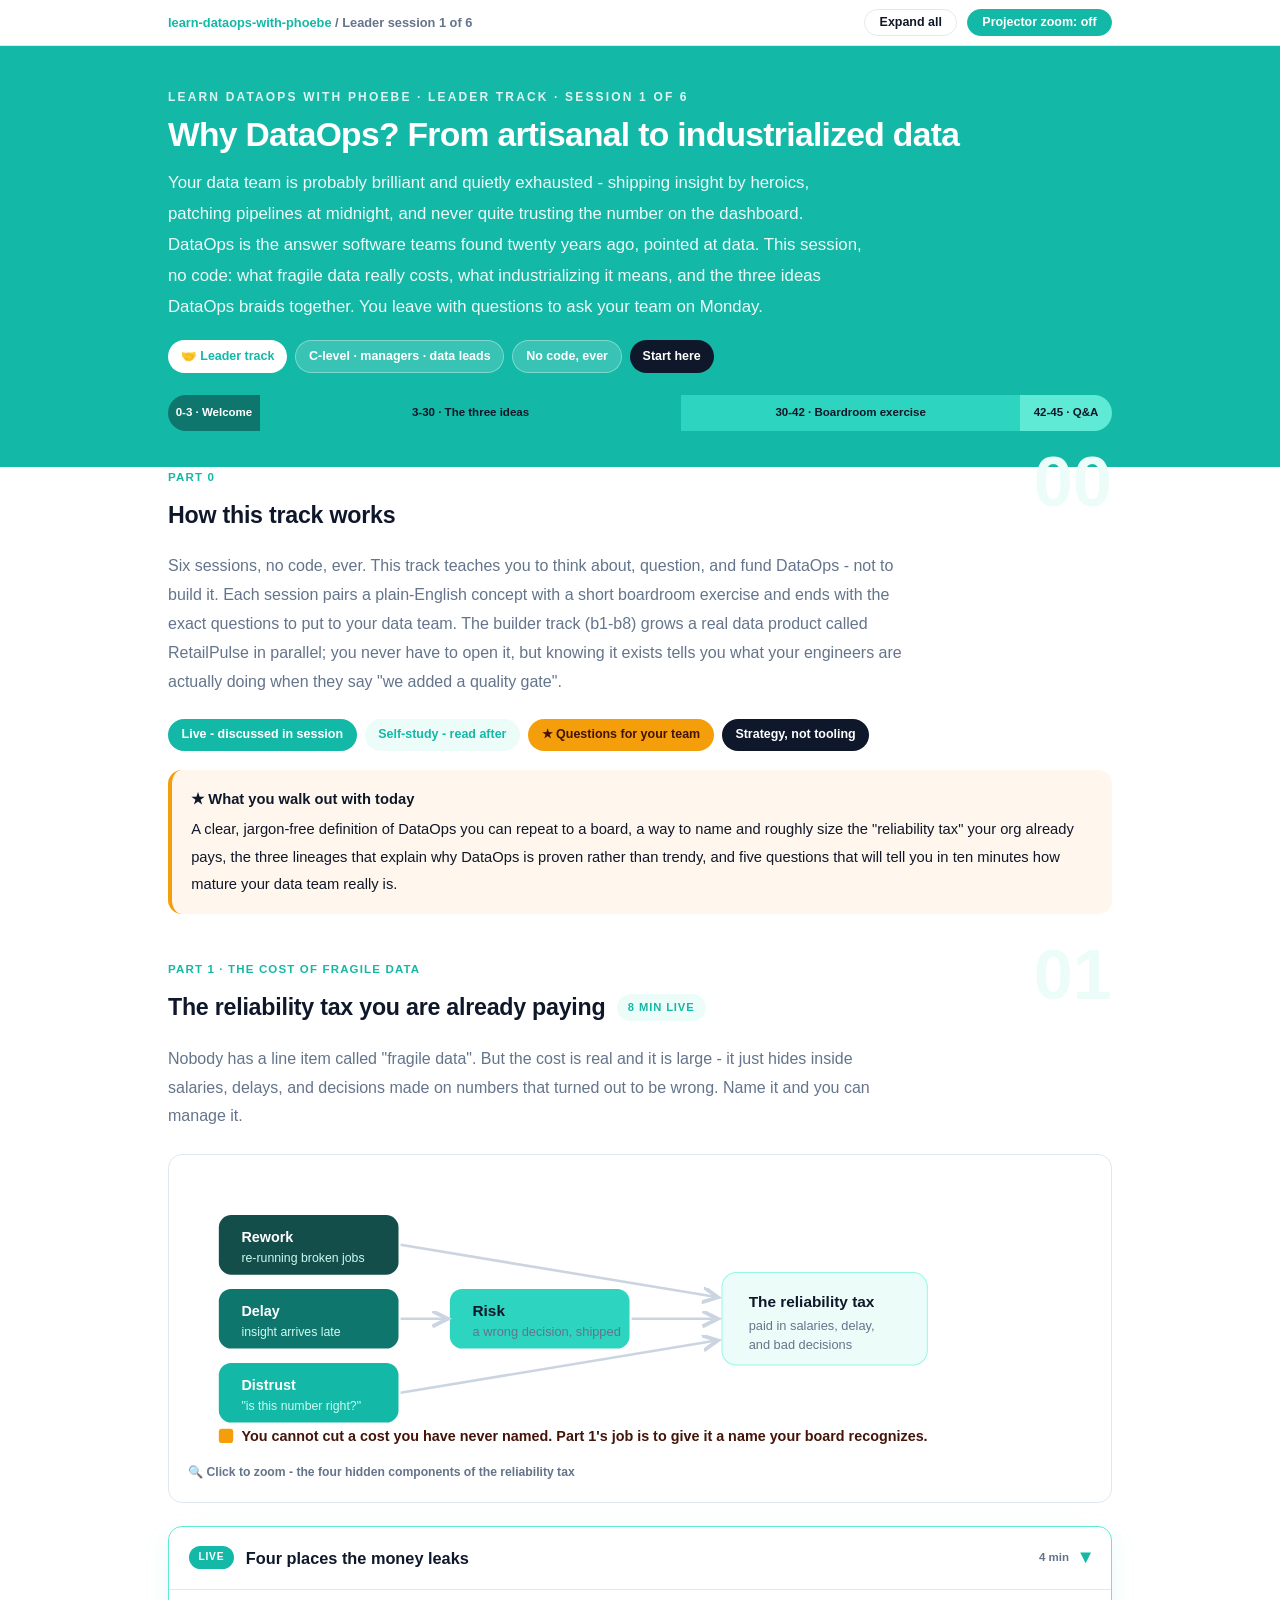
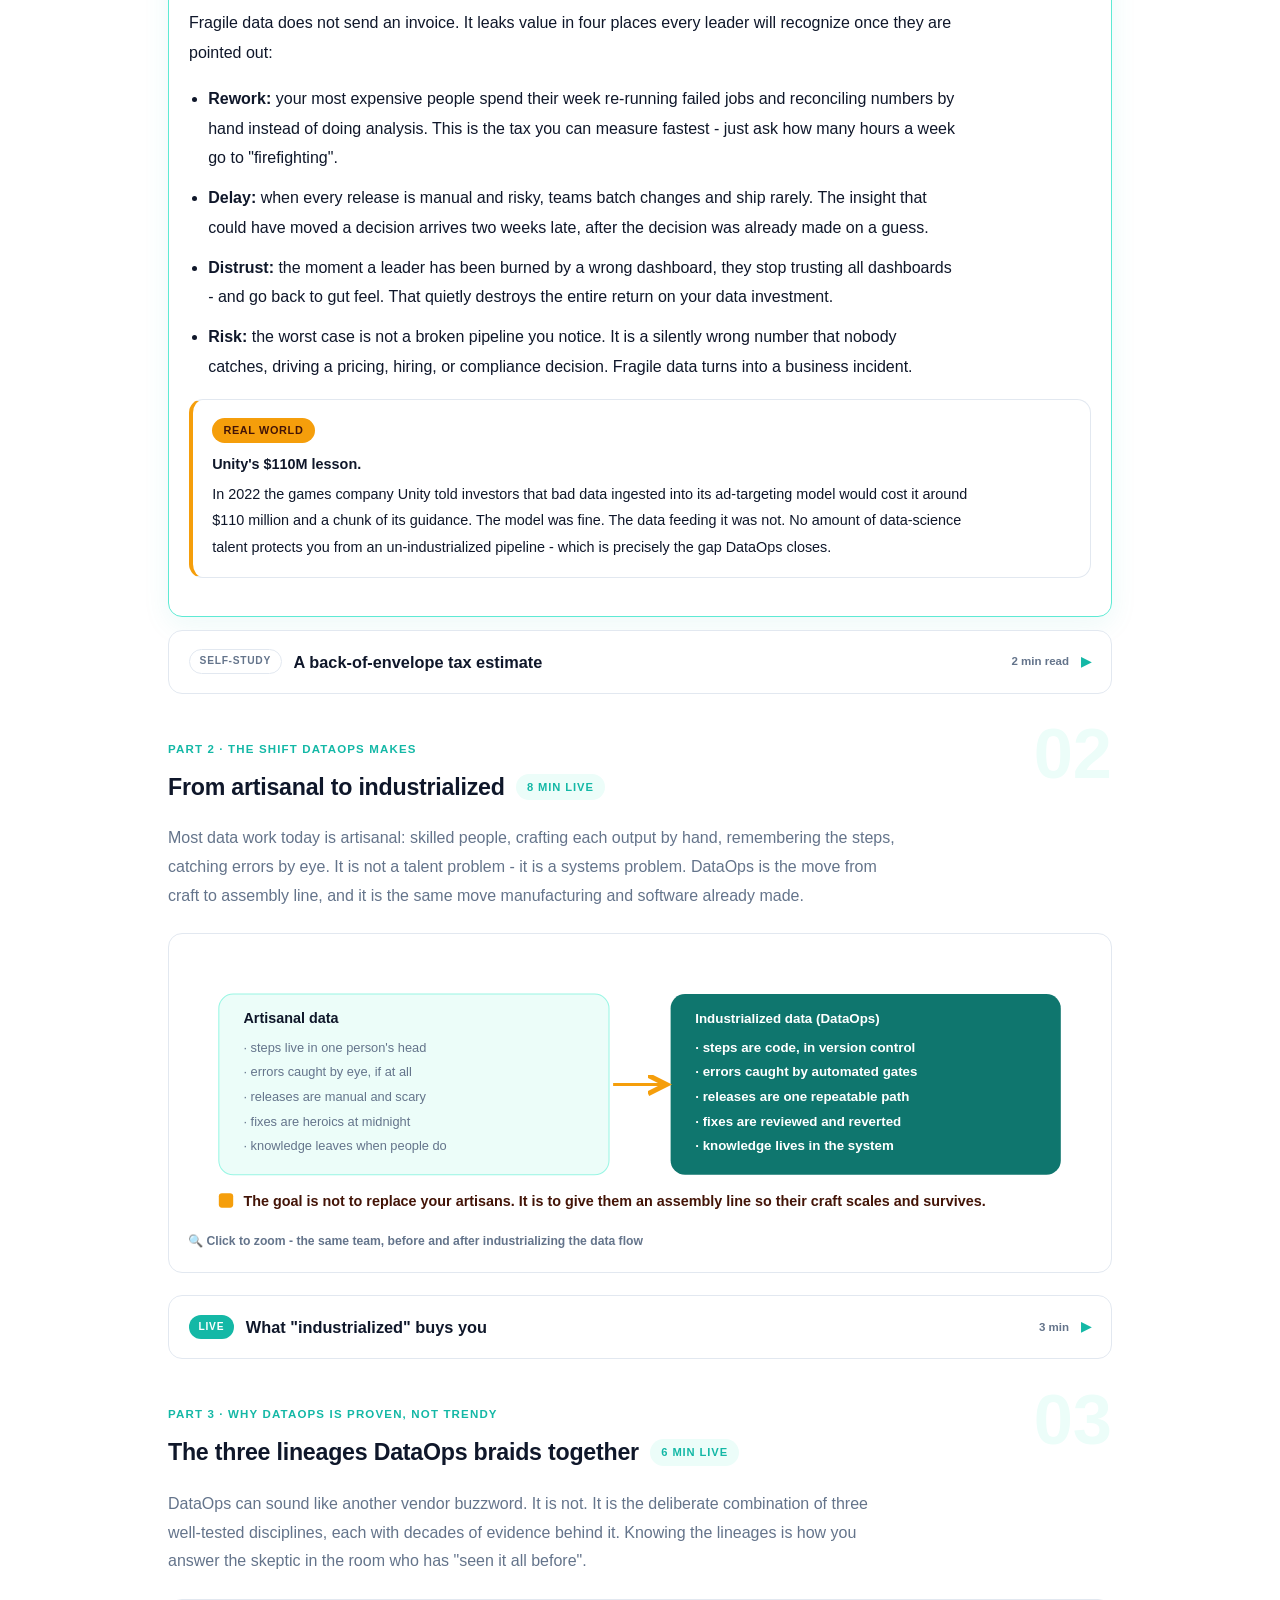
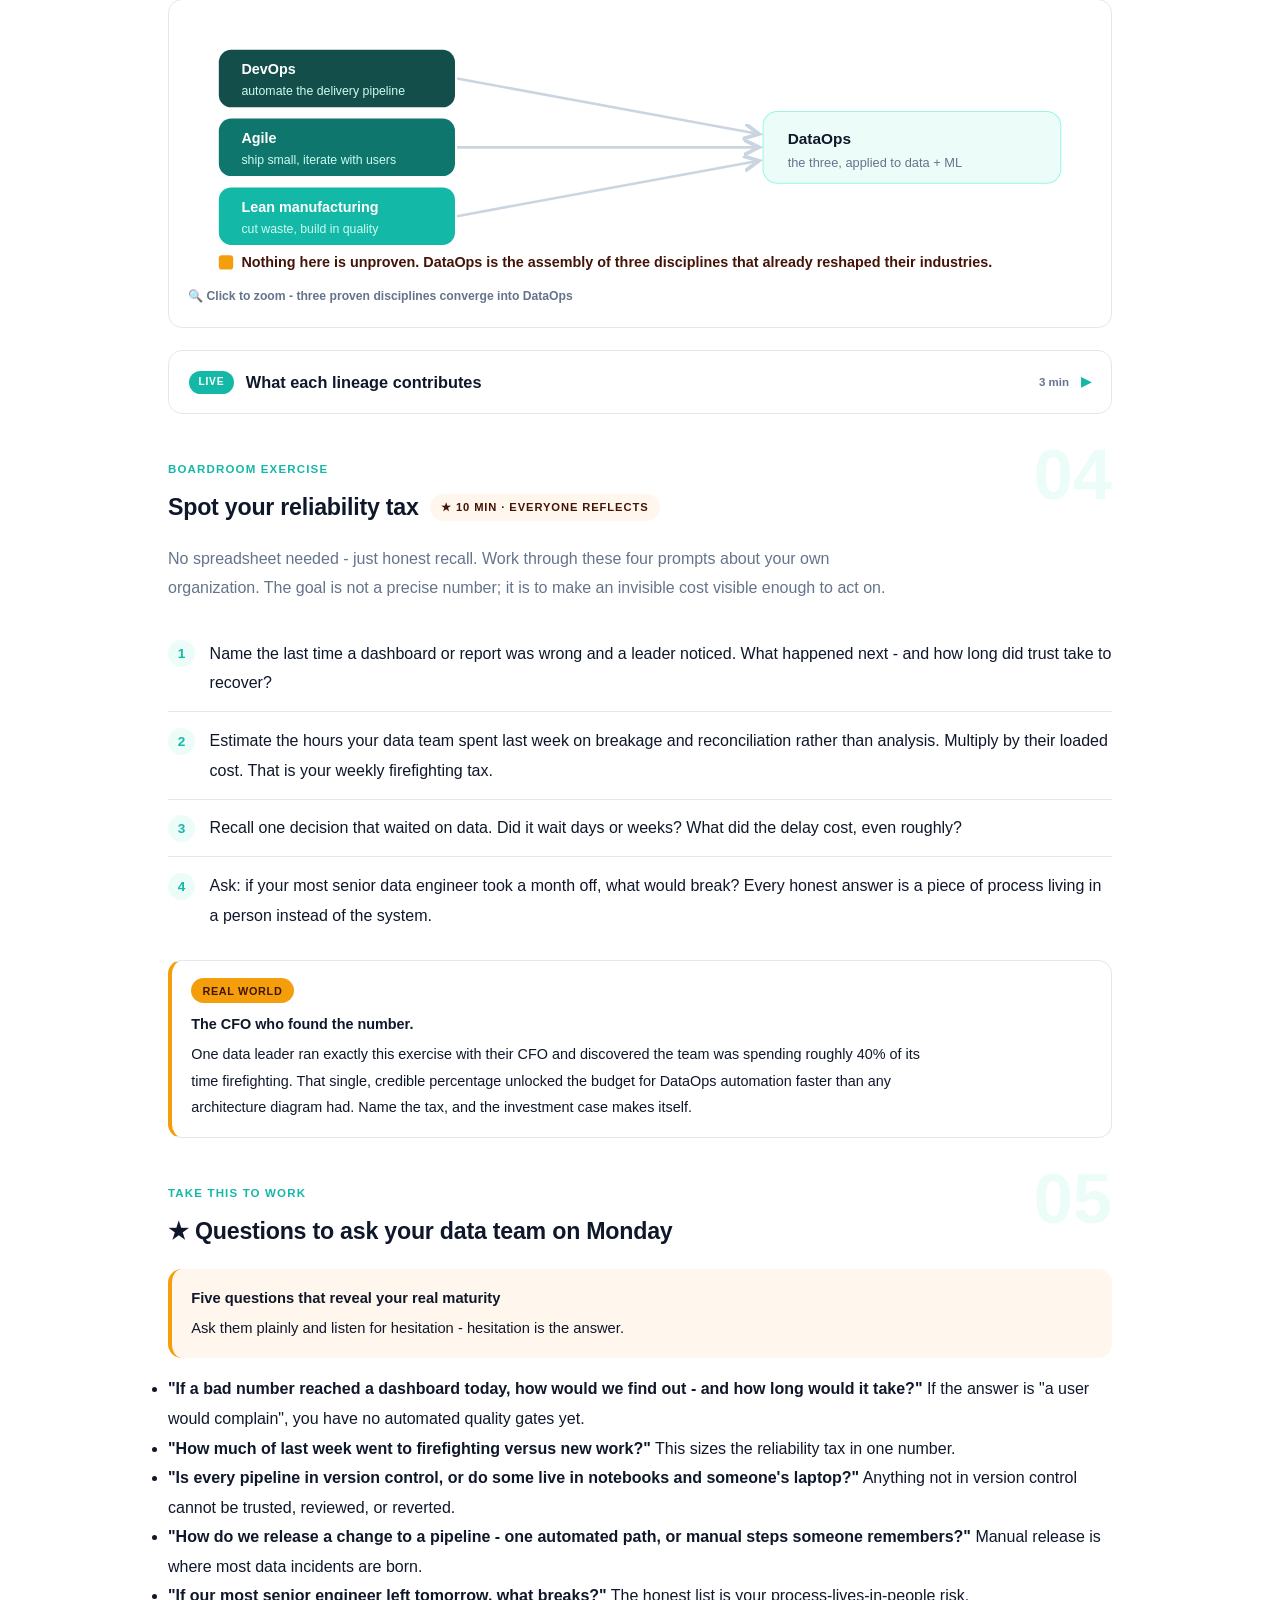
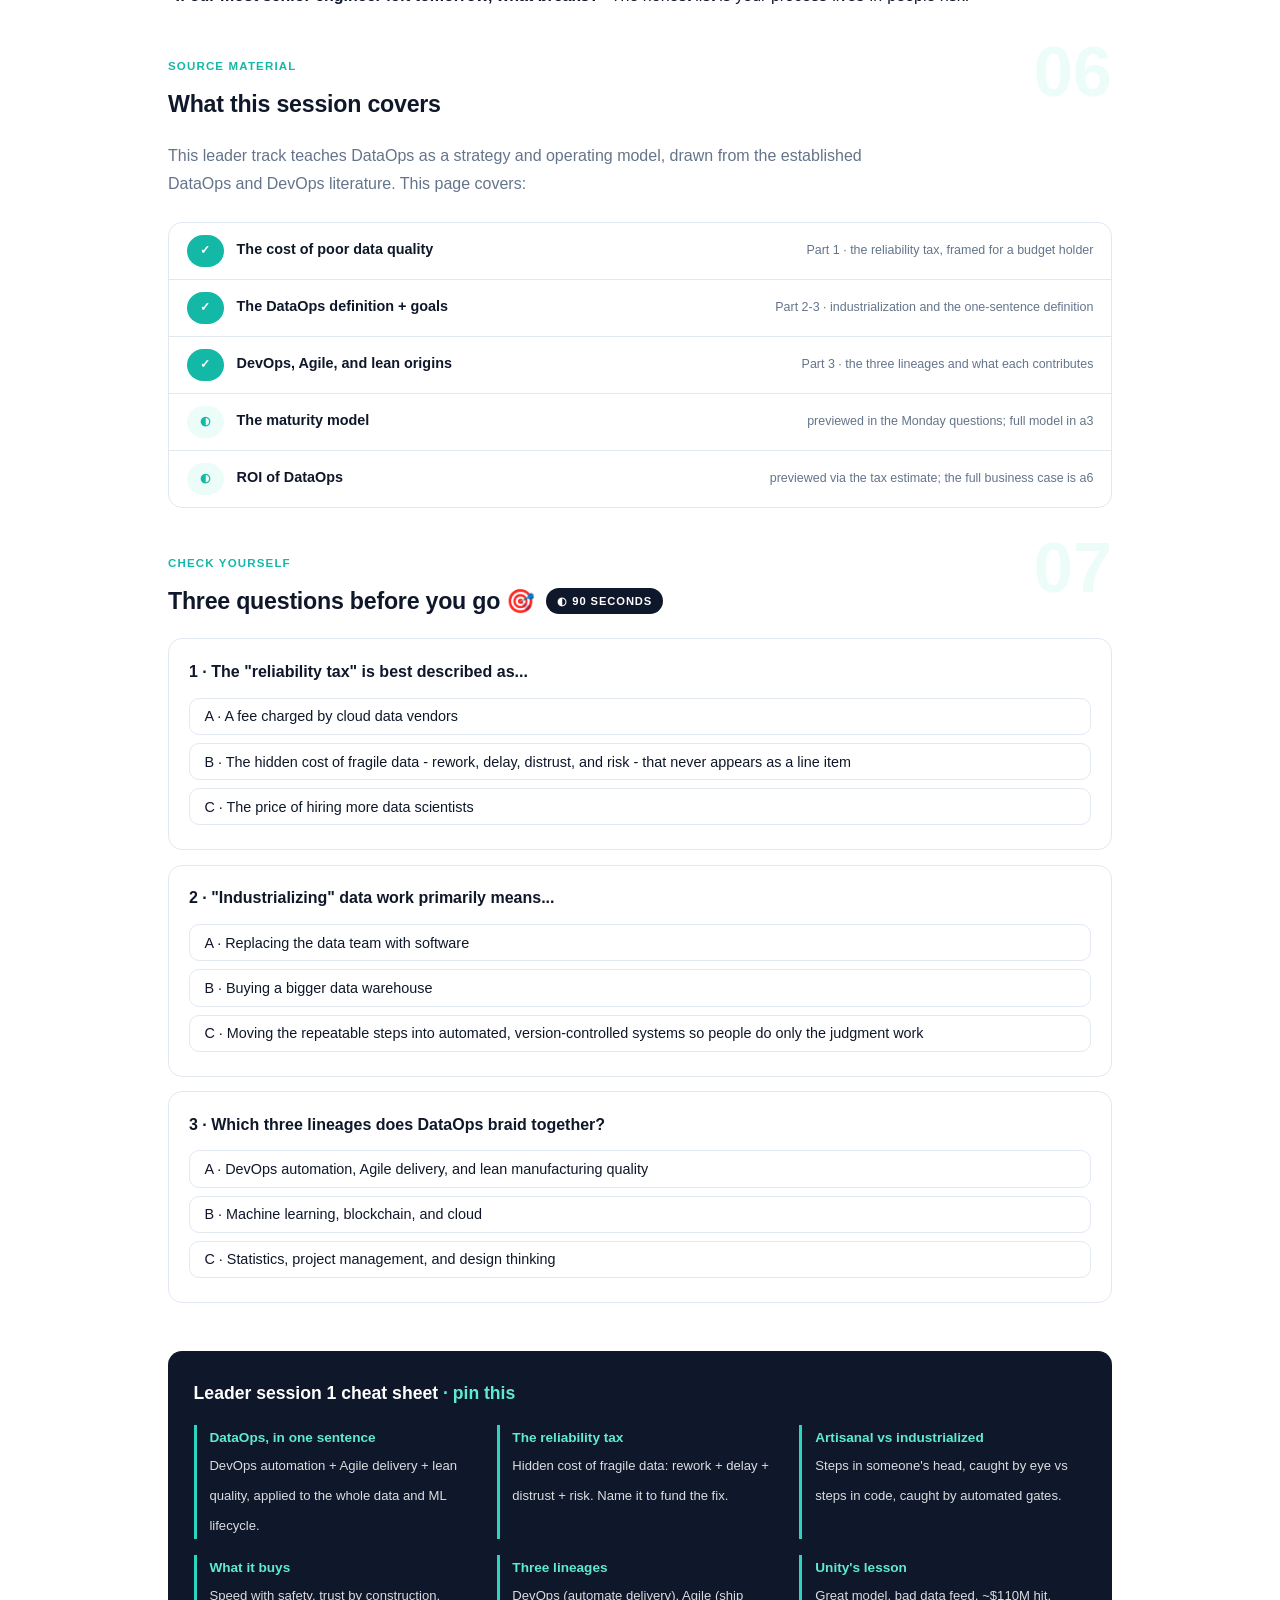
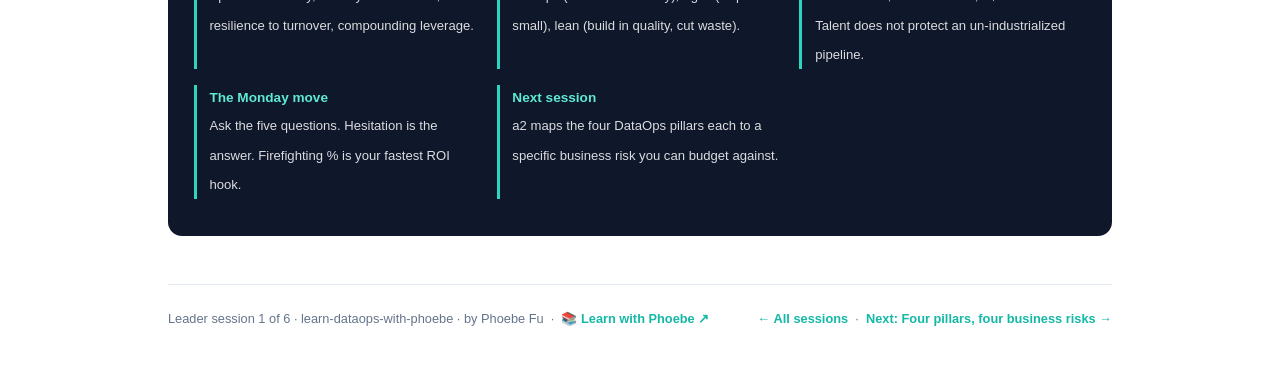
==== courses/a1-why-dataops.html @ 757c42fa "Add Learn with Phoebe hub backlink to footers" ====
<!DOCTYPE html>
<html lang="en">
<head>
<meta charset="UTF-8">
<meta name="viewport" content="width=device-width, initial-scale=1.0">
<title>Leader session 1 · Why DataOps? From artisanal to industrialized data - learn dataops with phoebe</title>
<link rel="stylesheet" href="../assets/style.css?v=2">
</head>
<body>

<div class="toolbar">
  <div class="wrap">
    <span class="crumb"><a href="../index.html">learn-dataops-with-phoebe</a> / Leader session 1 of 6</span>
    <button class="btn" id="toggle-all" type="button">Expand all</button>
    <button class="btn primary" id="zoom-toggle" type="button">Projector zoom: off</button>
  </div>
</div>

<header class="masthead">
  <div class="wrap">
    <div class="eyebrow">Learn DataOps with Phoebe · Leader track · Session 1 of 6</div>
    <h1>Why DataOps? <span class="accent">From artisanal to industrialized data</span></h1>
    <p class="sub">Your data team is probably brilliant and quietly exhausted - shipping insight by heroics, patching pipelines at midnight, and never quite trusting the number on the dashboard. DataOps is the answer software teams found twenty years ago, pointed at data. This session, no code: what fragile data really costs, what industrializing it means, and the three ideas DataOps braids together. You leave with questions to ask your team on Monday.</p>
    <div class="chip-row">
      <span class="chip level">🤝 Leader track</span>
      <span class="chip audience">C-level · managers · data leads</span>
      <span class="chip audience">No code, ever</span>
      <span class="chip time">Start here</span>
    </div>
    <div class="agenda">
      <span class="a1" style="flex:1">0-3 · Welcome</span>
      <span class="a2" style="flex:5">3-30 · The three ideas</span>
      <span class="a3" style="flex:4">30-42 · Boardroom exercise</span>
      <span class="a4" style="flex:1">42-45 · Q&amp;A</span>
    </div>
  </div>
</header>

<main class="wrap">

  <!-- ============ INTRO ============ -->
  <section class="section" id="intro">
    <div class="section-kicker">
      <span class="klabel">Part 0</span>
      <h2>How this track works</h2>
    </div>
    <p class="lede">Six sessions, no code, ever. This track teaches you to think about, question, and fund DataOps - not to build it. Each session pairs a plain-English concept with a short boardroom exercise and ends with the exact questions to put to your data team. The builder track (b1-b8) grows a real data product called RetailPulse in parallel; you never have to open it, but knowing it exists tells you what your engineers are actually doing when they say "we added a quality gate".</p>
    <div class="legend">
      <span class="pill solid">Live - discussed in session</span>
      <span class="pill light">Self-study - read after</span>
      <span class="pill peach">★ Questions for your team</span>
      <span class="pill inkpill">Strategy, not tooling</span>
    </div>
    <div class="callout win">
      <strong>★ What you walk out with today</strong>
      A clear, jargon-free definition of DataOps you can repeat to a board, a way to name and roughly size the "reliability tax" your org already pays, the three lineages that explain why DataOps is proven rather than trendy, and five questions that will tell you in ten minutes how mature your data team really is.
    </div>
  </section>

  <!-- ============ PART 1: THE RELIABILITY TAX ============ -->
  <section class="section" id="reliability-tax">
    <div class="section-kicker">
      <span class="klabel">Part 1 · the cost of fragile data</span>
      <h2>The reliability tax you are already paying <span class="tag concept">8 min live</span></h2>
    </div>
    <p class="lede">Nobody has a line item called "fragile data". But the cost is real and it is large - it just hides inside salaries, delays, and decisions made on numbers that turned out to be wrong. Name it and you can manage it.</p>

    <figure class="zoomable">
      <svg viewBox="0 0 880 270" xmlns="http://www.w3.org/2000/svg" role="img" aria-label="The reliability tax has four hidden components: rework, delay, distrust, and risk, all flowing into a single hidden cost">
        <style>
          .a1tT { font: 700 14px Inter, sans-serif; fill: #FFFFFF; }
          .a1tX { font: 400 12px Inter, sans-serif; fill: #CCFBF1; }
          .a1tI { font: 700 15px Inter, sans-serif; fill: #0F172A; }
          .a1tM { font: 400 12.5px Inter, sans-serif; fill: #64748B; }
          .a1tN { font: 600 14px Inter, sans-serif; fill: #431407; }
          .a1tArr { stroke: #CBD5E1; stroke-width: 2.5; fill: none; marker-end: url(#a1tAh); }
        </style>
        <defs>
          <marker id="a1tAh" markerWidth="8" markerHeight="8" refX="6" refY="3" orient="auto">
            <path d="M0,0 L6,3 L0,6" fill="none" stroke="#CBD5E1" stroke-width="1.5"/>
          </marker>
        </defs>
        <rect x="30" y="40" width="175" height="58" rx="12" fill="#134E4A"/>
        <text class="a1tT" x="52" y="66">Rework</text>
        <text class="a1tX" x="52" y="86">re-running broken jobs</text>
        <rect x="30" y="112" width="175" height="58" rx="12" fill="#0F766E"/>
        <text class="a1tT" x="52" y="138">Delay</text>
        <text class="a1tX" x="52" y="158">insight arrives late</text>
        <rect x="30" y="184" width="175" height="58" rx="12" fill="#14B8A6"/>
        <text class="a1tT" x="52" y="210">Distrust</text>
        <text class="a1tX" x="52" y="230">"is this number right?"</text>
        <rect x="255" y="112" width="175" height="58" rx="12" fill="#2DD4BF"/>
        <text class="a1tI" x="277" y="138">Risk</text>
        <text class="a1tM" x="277" y="158" fill="#134E4A">a wrong decision, shipped</text>
        <rect x="520" y="96" width="200" height="90" rx="14" fill="#ECFDF9" stroke="#99F6E4"/>
        <text class="a1tI" x="546" y="130">The reliability tax</text>
        <text class="a1tM" x="546" y="152">paid in salaries, delay,</text>
        <text class="a1tM" x="546" y="170">and bad decisions</text>
        <line class="a1tArr" x1="207" y1="69" x2="516" y2="120"/>
        <line class="a1tArr" x1="432" y1="141" x2="516" y2="141"/>
        <line class="a1tArr" x1="207" y1="141" x2="253" y2="141"/>
        <line class="a1tArr" x1="207" y1="213" x2="516" y2="162"/>
        <rect x="30" y="248" width="14" height="14" rx="3" fill="#F59E0B"/>
        <text class="a1tN" x="52" y="260">You cannot cut a cost you have never named. Part 1's job is to give it a name your board recognizes.</text>
      </svg>
      <figcaption>🔍 Click to zoom - the four hidden components of the reliability tax</figcaption>
    </figure>

    <details class="card" open>
      <summary><span class="mode live">Live</span>Four places the money leaks<span class="mini">4 min</span><span class="caret">▶</span></summary>
      <div class="body">
        <p>Fragile data does not send an invoice. It leaks value in four places every leader will recognize once they are pointed out:</p>
        <ul>
          <li><strong>Rework:</strong> your most expensive people spend their week re-running failed jobs and reconciling numbers by hand instead of doing analysis. This is the tax you can measure fastest - just ask how many hours a week go to "firefighting".</li>
          <li><strong>Delay:</strong> when every release is manual and risky, teams batch changes and ship rarely. The insight that could have moved a decision arrives two weeks late, after the decision was already made on a guess.</li>
          <li><strong>Distrust:</strong> the moment a leader has been burned by a wrong dashboard, they stop trusting all dashboards - and go back to gut feel. That quietly destroys the entire return on your data investment.</li>
          <li><strong>Risk:</strong> the worst case is not a broken pipeline you notice. It is a silently wrong number that nobody catches, driving a pricing, hiring, or compliance decision. Fragile data turns into a business incident.</li>
        </ul>
        <div class="callout example">
          <span class="ex-pill">Real world</span>
          <p><strong>Unity's $110M lesson.</strong> In 2022 the games company Unity told investors that bad data ingested into its ad-targeting model would cost it around $110 million and a chunk of its guidance. The model was fine. The data feeding it was not. No amount of data-science talent protects you from an un-industrialized pipeline - which is precisely the gap DataOps closes.</p>
        </div>
      </div>
    </details>

    <details class="card">
      <summary><span class="mode self">Self-study</span>A back-of-envelope tax estimate<span class="mini">2 min read</span><span class="caret">▶</span></summary>
      <div class="body">
        <p>You do not need a consulting study. A rough number you can defend:</p>
        <table class="clean">
          <thead><tr><th>Input</th><th>Ask</th></tr></thead>
          <tbody>
            <tr><td>Firefighting hours</td><td>Hours/week your data team spends on breakage x loaded hourly cost x 52</td></tr>
            <tr><td>Decision delay</td><td>How often does a decision wait on data? What did the wait cost, once?</td></tr>
            <tr><td>One bad number</td><td>Recall the last wrong figure that reached a leader. What did acting on it cost?</td></tr>
          </tbody>
        </table>
        <p>Add them up. The total is almost always larger than the cost of the automation that would have prevented it - which is the entire ROI argument of the leader track, previewed here and proven in a6.</p>
      </div>
    </details>
  </section>

  <!-- ============ PART 2: ARTISANAL TO INDUSTRIALIZED ============ -->
  <section class="section" id="industrialize">
    <div class="section-kicker">
      <span class="klabel">Part 2 · the shift DataOps makes</span>
      <h2>From artisanal to industrialized <span class="tag concept">8 min live</span></h2>
    </div>
    <p class="lede">Most data work today is artisanal: skilled people, crafting each output by hand, remembering the steps, catching errors by eye. It is not a talent problem - it is a systems problem. DataOps is the move from craft to assembly line, and it is the same move manufacturing and software already made.</p>

    <figure class="zoomable">
      <svg viewBox="0 0 880 260" xmlns="http://www.w3.org/2000/svg" role="img" aria-label="Artisanal data on the left relies on humans to remember and check steps; industrialized data on the right has automated gates and repeatable runs">
        <style>
          .a1iT { font: 700 14px Inter, sans-serif; fill: #0F172A; }
          .a1iH { font: 700 13px Inter, sans-serif; fill: #FFFFFF; }
          .a1iX { font: 400 12.5px Inter, sans-serif; fill: #64748B; }
          .a1iN { font: 600 14px Inter, sans-serif; fill: #431407; }
        </style>
        <rect x="30" y="40" width="380" height="176" rx="14" fill="#ECFDF9" stroke="#99F6E4"/>
        <text class="a1iT" x="54" y="68">Artisanal data</text>
        <text class="a1iX" x="54" y="96">· steps live in one person's head</text>
        <text class="a1iX" x="54" y="120">· errors caught by eye, if at all</text>
        <text class="a1iX" x="54" y="144">· releases are manual and scary</text>
        <text class="a1iX" x="54" y="168">· fixes are heroics at midnight</text>
        <text class="a1iX" x="54" y="192">· knowledge leaves when people do</text>
        <rect x="470" y="40" width="380" height="176" rx="14" fill="#0F766E"/>
        <text class="a1iH" x="494" y="68" font-size="14">Industrialized data (DataOps)</text>
        <text class="a1iH" x="494" y="96" font-weight="400" fill="#CCFBF1">· steps are code, in version control</text>
        <text class="a1iH" x="494" y="120" font-weight="400" fill="#CCFBF1">· errors caught by automated gates</text>
        <text class="a1iH" x="494" y="144" font-weight="400" fill="#CCFBF1">· releases are one repeatable path</text>
        <text class="a1iH" x="494" y="168" font-weight="400" fill="#CCFBF1">· fixes are reviewed and reverted</text>
        <text class="a1iH" x="494" y="192" font-weight="400" fill="#CCFBF1">· knowledge lives in the system</text>
        <path d="M414 128 L466 128" stroke="#F59E0B" stroke-width="3" fill="none" marker-end="url(#a1iAh)"/>
        <defs>
          <marker id="a1iAh" markerWidth="9" markerHeight="9" refX="6" refY="3" orient="auto">
            <path d="M0,0 L6,3 L0,6" fill="none" stroke="#F59E0B" stroke-width="1.6"/>
          </marker>
        </defs>
        <rect x="30" y="234" width="14" height="14" rx="3" fill="#F59E0B"/>
        <text class="a1iN" x="54" y="246">The goal is not to replace your artisans. It is to give them an assembly line so their craft scales and survives.</text>
      </svg>
      <figcaption>🔍 Click to zoom - the same team, before and after industrializing the data flow</figcaption>
    </figure>

    <details class="card">
      <summary><span class="mode live">Live</span>What "industrialized" buys you<span class="mini">3 min</span><span class="caret">▶</span></summary>
      <div class="body">
        <p>Industrializing is not about working faster by hand. It is about removing the hands from the repeatable parts so people do only the parts that need judgment. Concretely, DataOps buys four things:</p>
        <ul>
          <li><strong>Speed with safety:</strong> changes ship in hours, not weeks, because automated checks make each change low-risk. You stop trading speed against safety - you get both.</li>
          <li><strong>Trust by construction:</strong> data is tested the way code is tested. When the dashboard says a number, a machine already checked that the number is plausible. Trust stops being a matter of faith.</li>
          <li><strong>Resilience to turnover:</strong> the process lives in the repository, not in the senior engineer's memory. When they take a holiday - or a new job - the pipeline still runs.</li>
          <li><strong>Compounding leverage:</strong> every automated gate keeps paying off on every future change. It is infrastructure, and like all infrastructure the return grows over time.</li>
        </ul>
      </div>
    </details>
  </section>

  <!-- ============ PART 3: THE THREE LINEAGES ============ -->
  <section class="section" id="lineages">
    <div class="section-kicker">
      <span class="klabel">Part 3 · why DataOps is proven, not trendy</span>
      <h2>The three lineages DataOps braids together <span class="tag concept">6 min live</span></h2>
    </div>
    <p class="lede">DataOps can sound like another vendor buzzword. It is not. It is the deliberate combination of three well-tested disciplines, each with decades of evidence behind it. Knowing the lineages is how you answer the skeptic in the room who has "seen it all before".</p>

    <figure class="zoomable">
      <svg viewBox="0 0 880 250" xmlns="http://www.w3.org/2000/svg" role="img" aria-label="Three streams - DevOps, Agile, and lean manufacturing - merge into DataOps">
        <style>
          .a1lT { font: 700 14px Inter, sans-serif; fill: #FFFFFF; }
          .a1lX { font: 400 12px Inter, sans-serif; fill: #CCFBF1; }
          .a1lI { font: 700 15px Inter, sans-serif; fill: #0F172A; }
          .a1lM { font: 400 12.5px Inter, sans-serif; fill: #64748B; }
          .a1lN { font: 600 14px Inter, sans-serif; fill: #431407; }
          .a1lArr { stroke: #CBD5E1; stroke-width: 2.5; fill: none; marker-end: url(#a1lAh); }
        </style>
        <defs>
          <marker id="a1lAh" markerWidth="8" markerHeight="8" refX="6" refY="3" orient="auto">
            <path d="M0,0 L6,3 L0,6" fill="none" stroke="#CBD5E1" stroke-width="1.5"/>
          </marker>
        </defs>
        <rect x="30" y="30" width="230" height="56" rx="12" fill="#134E4A"/>
        <text class="a1lT" x="52" y="54">DevOps</text>
        <text class="a1lX" x="52" y="74">automate the delivery pipeline</text>
        <rect x="30" y="97" width="230" height="56" rx="12" fill="#0F766E"/>
        <text class="a1lT" x="52" y="121">Agile</text>
        <text class="a1lX" x="52" y="141">ship small, iterate with users</text>
        <rect x="30" y="164" width="230" height="56" rx="12" fill="#14B8A6"/>
        <text class="a1lT" x="52" y="188">Lean manufacturing</text>
        <text class="a1lX" x="52" y="208">cut waste, build in quality</text>
        <rect x="560" y="90" width="290" height="70" rx="14" fill="#ECFDF9" stroke="#99F6E4"/>
        <text class="a1lI" x="584" y="122">DataOps</text>
        <text class="a1lM" x="584" y="144">the three, applied to data + ML</text>
        <line class="a1lArr" x1="262" y1="58" x2="556" y2="112"/>
        <line class="a1lArr" x1="262" y1="125" x2="556" y2="125"/>
        <line class="a1lArr" x1="262" y1="192" x2="556" y2="138"/>
        <rect x="30" y="230" width="14" height="14" rx="3" fill="#F59E0B"/>
        <text class="a1lN" x="52" y="242">Nothing here is unproven. DataOps is the assembly of three disciplines that already reshaped their industries.</text>
      </svg>
      <figcaption>🔍 Click to zoom - three proven disciplines converge into DataOps</figcaption>
    </figure>

    <details class="card">
      <summary><span class="mode live">Live</span>What each lineage contributes<span class="mini">3 min</span><span class="caret">▶</span></summary>
      <div class="body">
        <table class="clean">
          <thead><tr><th>Lineage</th><th>The idea</th><th>What DataOps takes from it</th></tr></thead>
          <tbody>
            <tr><td>DevOps</td><td>Automate build, test, and release so software ships continuously and safely</td><td>Version control, CI/CD, and automated gates - now for data and models</td></tr>
            <tr><td>Agile</td><td>Deliver small increments, get feedback, adjust</td><td>Short cycles and close work with the people who use the data</td></tr>
            <tr><td>Lean manufacturing</td><td>Remove waste, and build quality into the line instead of inspecting it in at the end</td><td>Quality checks embedded in the pipeline; a relentless focus on cutting rework</td></tr>
          </tbody>
        </table>
        <div class="callout tip">
          <strong>The one-sentence definition to memorize</strong>
          DataOps is the practice of applying DevOps automation, Agile delivery, and lean quality to the whole data and machine-learning lifecycle - so data changes ship fast, safely, and with trust built in.
        </div>
      </div>
    </details>
  </section>

  <!-- ============ EXERCISE ============ -->
  <section class="section" id="exercise-live">
    <div class="section-kicker">
      <span class="klabel">Boardroom exercise</span>
      <h2>Spot your reliability tax <span class="tag demo">★ 10 min · everyone reflects</span></h2>
    </div>
    <p class="lede">No spreadsheet needed - just honest recall. Work through these four prompts about your own organization. The goal is not a precise number; it is to make an invisible cost visible enough to act on.</p>

    <div class="steps">
      <div class="step"><p>Name the last time a dashboard or report was wrong and a leader noticed. What happened next - and how long did trust take to recover?</p></div>
      <div class="step"><p>Estimate the hours your data team spent last week on breakage and reconciliation rather than analysis. Multiply by their loaded cost. That is your weekly firefighting tax.</p></div>
      <div class="step"><p>Recall one decision that waited on data. Did it wait days or weeks? What did the delay cost, even roughly?</p></div>
      <div class="step"><p>Ask: if your most senior data engineer took a month off, what would break? Every honest answer is a piece of process living in a person instead of the system.</p></div>
    </div>

    <div class="callout example">
      <span class="ex-pill">Real world</span>
      <p><strong>The CFO who found the number.</strong> One data leader ran exactly this exercise with their CFO and discovered the team was spending roughly 40% of its time firefighting. That single, credible percentage unlocked the budget for DataOps automation faster than any architecture diagram had. Name the tax, and the investment case makes itself.</p>
    </div>
  </section>

  <!-- ============ QUESTIONS ============ -->
  <section class="section" id="questions">
    <div class="section-kicker">
      <span class="klabel">Take this to work</span>
      <h2>★ Questions to ask your data team on Monday</h2>
    </div>
    <div class="callout win">
      <strong>Five questions that reveal your real maturity</strong>
      Ask them plainly and listen for hesitation - hesitation is the answer.
    </div>
    <ul>
      <li><strong>"If a bad number reached a dashboard today, how would we find out - and how long would it take?"</strong> If the answer is "a user would complain", you have no automated quality gates yet.</li>
      <li><strong>"How much of last week went to firefighting versus new work?"</strong> This sizes the reliability tax in one number.</li>
      <li><strong>"Is every pipeline in version control, or do some live in notebooks and someone's laptop?"</strong> Anything not in version control cannot be trusted, reviewed, or reverted.</li>
      <li><strong>"How do we release a change to a pipeline - one automated path, or manual steps someone remembers?"</strong> Manual release is where most data incidents are born.</li>
      <li><strong>"If our most senior engineer left tomorrow, what breaks?"</strong> The honest list is your process-lives-in-people risk.</li>
    </ul>
  </section>

  <!-- ============ SOURCES ============ -->
  <section class="section" id="official">
    <div class="section-kicker">
      <span class="klabel">Source material</span>
      <h2>What this session covers</h2>
    </div>
    <p class="lede">This leader track teaches DataOps as a strategy and operating model, drawn from the established DataOps and DevOps literature. This page covers:</p>
    <div class="covered">
      <div class="covered-row"><span class="status pill solid">✓</span><span class="name">The cost of poor data quality</span><span class="note">Part 1 · the reliability tax, framed for a budget holder</span></div>
      <div class="covered-row"><span class="status pill solid">✓</span><span class="name">The DataOps definition + goals</span><span class="note">Part 2-3 · industrialization and the one-sentence definition</span></div>
      <div class="covered-row"><span class="status pill solid">✓</span><span class="name">DevOps, Agile, and lean origins</span><span class="note">Part 3 · the three lineages and what each contributes</span></div>
      <div class="covered-row"><span class="status pill light">◐</span><span class="name">The maturity model</span><span class="note">previewed in the Monday questions; full model in a3</span></div>
      <div class="covered-row"><span class="status pill light">◐</span><span class="name">ROI of DataOps</span><span class="note">previewed via the tax estimate; the full business case is a6</span></div>
    </div>
  </section>

  <!-- ============ QUIZ ============ -->
  <section class="section" id="quiz">
    <div class="section-kicker">
      <span class="klabel">Check yourself</span>
      <h2>Three questions before you go 🎯 <span class="tag exercise">◐ 90 seconds</span></h2>
    </div>
    <div class="quiz-q" data-answer="1">
      <p class="qtext">1 · The "reliability tax" is best described as...</p>
      <button class="qopt" type="button">A · A fee charged by cloud data vendors</button>
      <button class="qopt" type="button">B · The hidden cost of fragile data - rework, delay, distrust, and risk - that never appears as a line item</button>
      <button class="qopt" type="button">C · The price of hiring more data scientists</button>
      <p class="qwhy">It is the value that leaks through firefighting, late decisions, lost trust, and wrong-number incidents. Naming it is the first step to funding the fix.</p>
    </div>
    <div class="quiz-q" data-answer="2">
      <p class="qtext">2 · "Industrializing" data work primarily means...</p>
      <button class="qopt" type="button">A · Replacing the data team with software</button>
      <button class="qopt" type="button">B · Buying a bigger data warehouse</button>
      <button class="qopt" type="button">C · Moving the repeatable steps into automated, version-controlled systems so people do only the judgment work</button>
      <p class="qwhy">It is craft-to-assembly-line: automate the repeatable and error-prone parts, freeing skilled people for analysis - and making the process survive turnover.</p>
    </div>
    <div class="quiz-q" data-answer="0">
      <p class="qtext">3 · Which three lineages does DataOps braid together?</p>
      <button class="qopt" type="button">A · DevOps automation, Agile delivery, and lean manufacturing quality</button>
      <button class="qopt" type="button">B · Machine learning, blockchain, and cloud</button>
      <button class="qopt" type="button">C · Statistics, project management, and design thinking</button>
      <p class="qwhy">Each is a proven discipline. DataOps is their deliberate combination applied to the data and ML lifecycle - which is why it is evidence-based, not a fad.</p>
    </div>
    <p class="quiz-score"></p>
  </section>

  <!-- ============ CHEAT SHEET ============ -->
  <section class="cheat" id="cheatsheet">
    <h3>Leader session 1 cheat sheet <span>· pin this</span></h3>
    <div class="grid-2">
      <div class="cheat-item"><b>DataOps, in one sentence</b><span>DevOps automation + Agile delivery + lean quality, applied to the whole data and ML lifecycle.</span></div>
      <div class="cheat-item"><b>The reliability tax</b><span>Hidden cost of fragile data: rework + delay + distrust + risk. Name it to fund the fix.</span></div>
      <div class="cheat-item"><b>Artisanal vs industrialized</b><span>Steps in someone's head, caught by eye vs steps in code, caught by automated gates.</span></div>
      <div class="cheat-item"><b>What it buys</b><span>Speed with safety, trust by construction, resilience to turnover, compounding leverage.</span></div>
      <div class="cheat-item"><b>Three lineages</b><span>DevOps (automate delivery), Agile (ship small), lean (build in quality, cut waste).</span></div>
      <div class="cheat-item"><b>Unity's lesson</b><span>Great model, bad data feed, ~$110M hit. Talent does not protect an un-industrialized pipeline.</span></div>
      <div class="cheat-item"><b>The Monday move</b><span>Ask the five questions. Hesitation is the answer. Firefighting % is your fastest ROI hook.</span></div>
      <div class="cheat-item"><b>Next session</b><span>a2 maps the four DataOps pillars each to a specific business risk you can budget against.</span></div>
    </div>
  </section>

  <footer class="pagefoot">
    <span>Leader session 1 of 6 · learn-dataops-with-phoebe · by Phoebe Fu &nbsp;·&nbsp; 📚 <a href="https://phoebefu6.github.io/learn-with-phoebe/">Learn with Phoebe ↗</a></span>
    <span><a href="../index.html">← All sessions</a> &nbsp;·&nbsp; <a href="a2-four-pillars.html">Next: Four pillars, four business risks →</a></span>
  </footer>

</main>

<script src="../assets/app.js?v=1"></script>
</body>
</html>
---- assets/style.css ----
/* learn-claude-with-phoebe - editorial bold design system
   Accent: indigo #14B8A6 · Ink: #0F172A · Flagship: amber #F59E0B */

:root {
  --indigo: #14B8A6;
  --indigo-deep: #0F766E;
  --indigo-mid: #2DD4BF;
  --indigo-soft: #5EEAD4;
  --indigo-50: #ECFDF9;
  --ink: #0F172A;
  --muted: #64748B;
  --faint: #CBD5E1;
  --hairline: #E2E8F0;
  --amber: #F59E0B;
  --amber-ink: #431407;
  --amber-50: #FFF7ED;
  --paper: #FFFFFF;
  --code-bg: #0B1220;
  --code-ink: #CBD5E1;
  --radius: 14px;
}

* { margin: 0; padding: 0; box-sizing: border-box; }

html { font-size: 16px; scroll-behavior: smooth; }
html.zoom-125 { font-size: 20px; }
html.zoom-150 { font-size: 24px; }

body {
  font-family: "Inter", -apple-system, BlinkMacSystemFont, "Segoe UI", Roboto, sans-serif;
  background: var(--paper);
  color: var(--ink);
  line-height: 1.85;
  font-feature-settings: "tnum";
}

.wrap { max-width: 62rem; margin: 0 auto; padding: 0 1.5rem; }

/* ---------- header band ---------- */
.masthead {
  background: var(--indigo);
  color: #fff;
  padding: 2.5rem 0 2.25rem;
}
.masthead .eyebrow {
  font-size: .75rem;
  letter-spacing: .18em;
  text-transform: uppercase;
  opacity: .85;
  font-weight: 600;
}
.masthead h1 {
  font-size: 2.1rem;
  line-height: 1.15;
  font-weight: 800;
  margin: .5rem 0 .75rem;
  letter-spacing: -.02em;
}
.masthead h1 .accent { color: inherit; }
.masthead .sub { font-size: 1.05rem; opacity: .92; max-width: 44rem; }

.chip-row { display: flex; flex-wrap: wrap; gap: .5rem; margin-top: 1.1rem; }
.chip {
  display: inline-flex;
  align-items: center;
  gap: .35rem;
  border-radius: 999px;
  padding: .25rem .8rem;
  font-size: .78rem;
  font-weight: 600;
  white-space: nowrap;
}
.chip.level { background: #fff; color: var(--indigo); }
.chip.audience { background: rgba(255,255,255,.16); color: #fff; border: 1px solid rgba(255,255,255,.35); }
.chip.time { background: var(--ink); color: #fff; font-variant-numeric: tabular-nums; }

/* ---------- agenda bar ---------- */
.agenda {
  display: flex;
  border-radius: 999px;
  overflow: hidden;
  margin: 1.4rem 0 0;
  font-size: .72rem;
  font-weight: 600;
  text-align: center;
  color: #fff;
}
.agenda span { padding: .45rem .3rem; white-space: nowrap; overflow: hidden; text-overflow: ellipsis; }
/* clean teal ramp; light segments take ink text for WCAG contrast; amber reserved for signal, not time-segments */
.agenda .a1 { background: var(--indigo-deep); color: #fff; }
.agenda .a2 { background: var(--indigo); color: #0F172A; }
.agenda .a3 { background: var(--indigo-mid); color: #0F172A; }
.agenda .a4 { background: var(--indigo-soft); color: #0F172A; }

/* ---------- toolbar ---------- */
.toolbar {
  position: sticky;
  top: 0;
  z-index: 40;
  background: rgba(255,255,255,.94);
  backdrop-filter: blur(6px);
  border-bottom: 1px solid var(--hairline);
  padding: .55rem 0;
}
.toolbar .wrap { display: flex; align-items: center; gap: .6rem; }
.toolbar .crumb { font-size: .8rem; color: var(--muted); font-weight: 600; margin-right: auto; }
.toolbar .crumb a { color: var(--indigo); text-decoration: none; }
.btn {
  border: 1px solid var(--hairline);
  background: #fff;
  color: var(--ink);
  border-radius: 999px;
  padding: .35rem .9rem;
  font-size: .78rem;
  font-weight: 600;
  cursor: pointer;
  font-family: inherit;
  transition: all .15s ease;
}
.btn:hover { border-color: var(--indigo); color: var(--indigo); }
.btn.primary { background: var(--indigo); border-color: var(--indigo); color: #fff; }
.btn.primary:hover { background: var(--indigo-deep); }

/* ---------- sections ---------- */
main { padding: 2.5rem 0 4rem; }

.section { margin-bottom: 2.8rem; }
.section-kicker { margin-bottom: 1rem; }
.section-kicker .klabel {
  display: block;
  font-size: .72rem;
  text-transform: uppercase;
  letter-spacing: .1em;
  color: var(--indigo);
  font-weight: 700;
  margin-bottom: .35rem;
}
.section-kicker h2 {
  font-size: 1.45rem;
  font-weight: 800;
  letter-spacing: -.01em;
  display: flex;
  align-items: center;
  gap: .7rem;
  flex-wrap: wrap;
}
.section-kicker .tag {
  border-radius: 999px;
  padding: .18rem .7rem;
  font-size: .7rem;
  font-weight: 700;
  text-transform: uppercase;
  letter-spacing: .08em;
}
.tag.concept { background: var(--indigo-50); color: var(--indigo); }
.tag.demo { background: var(--amber-50); color: var(--amber-ink); }
.tag.exercise { background: var(--ink); color: #fff; }

.lede { color: var(--muted); max-width: 46rem; margin-bottom: 1.4rem; line-height: 1.8; }

/* live vs self-study markers on cards */
.mode {
  font-size: .64rem;
  font-weight: 700;
  text-transform: uppercase;
  letter-spacing: .07em;
  padding: .14rem .6rem;
  border-radius: 999px;
  flex: none;
}
.mode.live { background: var(--indigo); color: #fff; }
.mode.self { background: #fff; color: var(--muted); border: 1px solid var(--hairline); }

/* ---------- accordions ---------- */
details.card {
  border: 1px solid var(--hairline);
  border-radius: var(--radius);
  margin-bottom: .8rem;
  overflow: hidden;
  background: #fff;
}
details.card[open] { border-color: var(--indigo-soft); box-shadow: 0 8px 28px rgba(20,184,166,.08); }
details.card summary {
  list-style: none;
  cursor: pointer;
  padding: 1rem 1.25rem;
  display: flex;
  align-items: center;
  gap: .75rem;
  font-weight: 700;
  font-size: 1.02rem;
  user-select: none;
}
details.card summary::-webkit-details-marker { display: none; }
details.card summary .dot {
  width: .6rem; height: .6rem;
  border-radius: 999px;
  background: var(--indigo);
  flex: none;
}
details.card summary .mini { margin-left: auto; font-size: .72rem; color: var(--muted); font-weight: 600; white-space: nowrap; }
details.card summary .caret { transition: transform .2s ease; color: var(--indigo); font-size: .8rem; }
details.card[open] summary .caret { transform: rotate(90deg); }
details.card .body { padding: 0 1.25rem 1.4rem; border-top: 1px solid var(--hairline); padding-top: 1.15rem; }
details.card .body p { margin-bottom: 1.05rem; max-width: 48rem; }
details.card .body p:last-child { margin-bottom: 0; }
details.card .body ul, details.card .body ol { margin: 0 0 1.1rem 1.2rem; max-width: 47rem; }
details.card .body li { margin-bottom: .65rem; }
details.card .body h4 { font-size: .95rem; font-weight: 700; margin: 1.1rem 0 .45rem; }
details.card .body h4:first-child { margin-top: 0; }

/* ---------- pills & legends ---------- */
.legend { display: flex; flex-wrap: wrap; gap: .5rem; margin: 0 0 1.2rem; }
.pill {
  display: inline-flex;
  align-items: center;
  gap: .4rem;
  border-radius: 999px;
  padding: .28rem .85rem;
  font-size: .78rem;
  font-weight: 600;
}
.pill.solid { background: var(--indigo); color: #fff; }
.pill.light { background: var(--indigo-50); color: var(--indigo); }
.pill.inkpill { background: var(--ink); color: #fff; }
.pill.amber, .pill.peach { background: var(--amber); color: var(--amber-ink); }
.pill.bare { color: var(--faint); }

/* ---------- 4D grid ---------- */
.grid-2 { display: grid; grid-template-columns: repeat(auto-fit, minmax(15rem, 1fr)); gap: .8rem; margin: .5rem 0 1rem; }
.d-card {
  border: 1px solid var(--hairline);
  border-left: 4px solid var(--indigo);
  border-radius: 10px;
  padding: 1rem 1.1rem;
}
.d-card h4 { font-size: .95rem; margin-bottom: .3rem; }
.d-card h4 .lead-letter { color: var(--indigo); }
.d-card p { font-size: .86rem; color: var(--muted); margin: 0; }

/* ---------- tables ---------- */
table.clean { width: 100%; border-collapse: collapse; font-size: .9rem; margin: .4rem 0 1rem; }
table.clean th {
  text-align: left;
  font-size: .72rem;
  text-transform: uppercase;
  letter-spacing: .08em;
  color: var(--muted);
  padding: .5rem .6rem;
  border-bottom: 2px solid var(--ink);
}
table.clean td { padding: .7rem .6rem; border-bottom: .5px solid var(--hairline); vertical-align: top; line-height: 1.7; }
table.clean td:first-child { font-weight: 600; }

/* ---------- prompt boxes ---------- */
.prompt-box {
  position: relative;
  background: var(--code-bg);
  color: var(--code-ink);
  border-radius: var(--radius);
  padding: 1.1rem 1.2rem;
  margin: 1rem 0 1.2rem;
  font-family: "SF Mono", ui-monospace, Menlo, Consolas, monospace;
  font-size: .84rem;
  line-height: 1.65;
  white-space: pre-wrap;
  word-break: break-word;
}
.prompt-box .label {
  position: absolute;
  top: -0.7rem;
  left: 1rem;
  background: var(--indigo);
  color: #fff;
  font-family: "Inter", -apple-system, sans-serif;
  font-size: .68rem;
  font-weight: 700;
  letter-spacing: .06em;
  text-transform: uppercase;
  border-radius: 999px;
  padding: .15rem .7rem;
}
.prompt-box.bad .label { background: var(--faint); color: var(--ink); }
.prompt-box.good .label { background: var(--amber); color: var(--amber-ink); }
.copy-btn {
  position: absolute;
  top: .7rem;
  right: .7rem;
  background: rgba(255,255,255,.1);
  border: 1px solid rgba(255,255,255,.25);
  color: #fff;
  border-radius: 999px;
  padding: .25rem .8rem;
  font-size: .72rem;
  font-weight: 600;
  cursor: pointer;
  font-family: "Inter", -apple-system, sans-serif;
  transition: background .15s ease;
}
.copy-btn:hover { background: rgba(255,255,255,.22); }
.copy-btn.copied { background: var(--amber); border-color: var(--amber); color: var(--amber-ink); }

/* ---------- demo steps ---------- */
.steps { counter-reset: step; margin: .6rem 0 1rem; }
.step {
  display: flex;
  gap: .9rem;
  padding: .85rem 0;
  border-bottom: .5px solid var(--hairline);
}
.step:last-child { border-bottom: none; }
.step::before {
  counter-increment: step;
  content: counter(step);
  flex: none;
  width: 1.7rem; height: 1.7rem;
  border-radius: 999px;
  background: var(--indigo-50);
  color: var(--indigo);
  font-weight: 700;
  font-size: .85rem;
  display: inline-flex;
  align-items: center;
  justify-content: center;
  margin-top: .1rem;
}
.step p { margin: 0; }

/* ---------- callouts ---------- */
.callout {
  border-radius: var(--radius);
  padding: 1rem 1.2rem;
  margin: 1rem 0;
  font-size: .92rem;
}
.callout.tip { background: var(--indigo-50); border-left: 4px solid var(--indigo); }
.callout.win { background: var(--amber-50); border-left: 4px solid var(--amber); }
.callout strong:first-child { display: block; margin-bottom: .2rem; }

.callout.example {
  background: #FFFFFF;
  border: 1px solid var(--hairline);
  border-left: 4px solid var(--amber);
  font-size: .9rem;
}
.callout.example .ex-pill {
  display: inline-block;
  background: var(--amber);
  color: var(--amber-ink);
  border-radius: 999px;
  padding: .15rem .7rem;
  font-size: .68rem;
  font-weight: 700;
  text-transform: uppercase;
  letter-spacing: .06em;
  margin-bottom: .5rem;
}
.callout.example p { margin: 0 0 .75rem; max-width: 47rem; }
.callout.example p:last-child { margin-bottom: 0; }
.callout.example ul { margin: 0 0 0 1.1rem; max-width: 46rem; }
.callout.example li { margin-bottom: .6rem; }
.callout.example li:last-child { margin-bottom: 0; }

/* ---------- zoomable figures ---------- */
figure.zoomable {
  border: 1px solid var(--hairline);
  border-radius: var(--radius);
  padding: 1.2rem;
  margin: 1rem 0 1.4rem;
  cursor: zoom-in;
  transition: box-shadow .15s ease;
  background: #fff;
}
figure.zoomable:hover { box-shadow: 0 8px 28px rgba(20,184,166,.12); }
figure.zoomable svg, figure.zoomable img { width: 100%; height: auto; display: block; }
figure.zoomable figcaption {
  margin-top: .6rem;
  font-size: .76rem;
  color: var(--muted);
  font-weight: 600;
  display: flex;
  align-items: center;
  gap: .4rem;
}

.lightbox {
  position: fixed;
  inset: 0;
  z-index: 100;
  background: rgba(15,23,42,.9);
  display: none;
  align-items: center;
  justify-content: center;
  padding: 3vh 3vw;
  cursor: zoom-out;
}
.lightbox.open { display: flex; }
.lightbox .inner {
  background: #fff;
  border-radius: var(--radius);
  padding: 2rem;
  max-width: 94vw;
  max-height: 92vh;
  overflow: auto;
}
.lightbox .inner svg, .lightbox .inner img { width: min(88vw, 70rem); height: auto; }
.lightbox .close-hint {
  position: fixed;
  top: 1rem; right: 1.4rem;
  color: #fff;
  font-size: .8rem;
  font-weight: 600;
  opacity: .8;
}

/* ---------- courses covered ---------- */
.covered { border: 1px solid var(--hairline); border-radius: var(--radius); overflow: hidden; }
.covered-row {
  display: flex;
  align-items: baseline;
  gap: .8rem;
  padding: .75rem 1.1rem;
  border-bottom: .5px solid var(--hairline);
  font-size: .9rem;
}
.covered-row:last-child { border-bottom: none; }
.covered-row .status { flex: none; }
.covered-row .name { font-weight: 600; }
.covered-row .note { margin-left: auto; color: var(--muted); font-size: .78rem; text-align: right; }

/* ---------- cheat sheet footer ---------- */
.cheat {
  background: var(--ink);
  color: #fff;
  border-radius: var(--radius);
  padding: 1.6rem 1.6rem 1.3rem;
  margin-top: 3rem;
}
.cheat h3 { font-size: 1.1rem; margin-bottom: 1rem; }
.cheat h3 span { color: var(--indigo-soft); }
.cheat .grid-2 { gap: 1rem; }
.cheat .cheat-item { border-left: 3px solid var(--indigo-mid); padding-left: .8rem; }
.cheat .cheat-item b { display: block; font-size: .85rem; color: var(--indigo-soft); }
.cheat .cheat-item span { font-size: .82rem; opacity: .85; }

footer.pagefoot {
  border-top: 1px solid var(--hairline);
  margin-top: 3rem;
  padding: 1.4rem 0 2.5rem;
  font-size: .8rem;
  color: var(--muted);
  display: flex;
  justify-content: space-between;
  flex-wrap: wrap;
  gap: .8rem;
}
footer.pagefoot a { color: var(--indigo); text-decoration: none; font-weight: 600; }

/* ---------- wayfinding: reading progress + section dots + part numbers ---------- */

#progress-bar {
  position: fixed;
  top: 0; left: 0;
  height: 3px;
  width: 0;
  background: linear-gradient(90deg, var(--indigo), var(--amber));
  z-index: 90;
}

.pagenav {
  position: fixed;
  right: 1.1rem;
  top: 50%;
  transform: translateY(-50%);
  z-index: 50;
  display: flex;
  flex-direction: column;
  gap: .55rem;
}
.pagenav a {
  width: .68rem; height: .68rem;
  border-radius: 999px;
  background: #fff;
  border: 2px solid var(--faint);
  display: block;
  position: relative;
  transition: all .15s ease;
}
.pagenav a:hover { border-color: var(--indigo); transform: scale(1.3); }
.pagenav a.active { background: var(--indigo); border-color: var(--indigo); }
.pagenav a .nlabel {
  position: absolute;
  right: 1.4rem;
  top: 50%;
  transform: translateY(-50%);
  background: var(--ink);
  color: #fff;
  font-size: .7rem;
  font-weight: 600;
  padding: .22rem .65rem;
  border-radius: 6px;
  white-space: nowrap;
  opacity: 0;
  pointer-events: none;
  transition: opacity .15s ease;
}
.pagenav a:hover .nlabel { opacity: 1; }
@media (max-width: 74rem) { .pagenav { display: none; } }

main { counter-reset: partnum -1; }
.section .section-kicker { position: relative; }
.section .section-kicker::before {
  counter-increment: partnum;
  content: counter(partnum, decimal-leading-zero);
  position: absolute;
  right: 0;
  top: -1.2rem;
  font-size: 4.4rem;
  font-weight: 800;
  color: var(--indigo-50);
  line-height: 1;
  font-variant-numeric: tabular-nums;
  pointer-events: none;
  z-index: 0;
}
.section .section-kicker > * { position: relative; z-index: 1; }

details.card summary { transition: background .15s ease; }
details.card summary:hover { background: #F8FAFC; }

/* ---------- journey strip: you are here in the series ---------- */
.journey {
  display: flex;
  align-items: center;
  gap: .45rem;
  margin-top: 1.1rem;
  flex-wrap: wrap;
}
.journey .jlabel { font-size: .7rem; font-weight: 700; text-transform: uppercase; letter-spacing: .09em; opacity: .8; margin-right: .3rem; }
.journey a {
  width: 1.7rem; height: 1.7rem;
  border-radius: 999px;
  display: inline-flex;
  align-items: center;
  justify-content: center;
  font-size: .8rem;
  font-weight: 700;
  text-decoration: none;
  color: #fff;
  border: 1.5px solid rgba(255,255,255,.45);
  transition: all .15s ease;
  font-variant-numeric: tabular-nums;
}
.journey a:hover { border-color: #fff; transform: scale(1.12); }
.journey a.here { background: #fff; color: var(--indigo); border-color: #fff; }
.journey a.dd-chip { width: auto; border-radius: 999px; padding: 0 .7rem; font-size: .72rem; }

/* ---------- check-yourself quiz ---------- */
.quiz-q {
  border: 1px solid var(--hairline);
  border-radius: var(--radius);
  padding: 1.1rem 1.25rem 1rem;
  margin-bottom: .9rem;
  background: #fff;
}
.quiz-q .qtext { font-weight: 700; margin-bottom: .7rem; }
.quiz-q .qopt {
  display: block;
  width: 100%;
  text-align: left;
  background: #fff;
  border: 1px solid var(--hairline);
  border-radius: 10px;
  padding: .6rem .9rem;
  margin-bottom: .5rem;
  font-size: .9rem;
  font-family: inherit;
  color: var(--ink);
  cursor: pointer;
  transition: all .15s ease;
}
.quiz-q .qopt:hover { border-color: var(--indigo); background: var(--indigo-50); }
.quiz-q .qopt.correct { background: var(--indigo); border-color: var(--indigo); color: #fff; font-weight: 600; }
.quiz-q .qopt.correct::after { content: "  ✓"; }
.quiz-q .qopt.wrong { background: #FEF2F2; border-color: #FCA5A5; color: #991B1B; animation: qshake .3s ease; }
.quiz-q .qopt.wrong::after { content: "  ✗ try again"; font-size: .78rem; }
.quiz-q .qopt:disabled { cursor: default; }
.quiz-q .qwhy {
  display: none;
  background: var(--amber-50);
  border-left: 4px solid var(--amber);
  border-radius: 8px;
  padding: .6rem .9rem;
  font-size: .86rem;
  margin-top: .3rem;
}
.quiz-q.answered .qwhy { display: block; }
@keyframes qshake {
  0%, 100% { transform: translateX(0); }
  25% { transform: translateX(-5px); }
  75% { transform: translateX(5px); }
}
.quiz-score { font-weight: 700; color: var(--indigo); margin-top: .4rem; }

@media (prefers-reduced-motion: reduce) {
  .quiz-q .qopt.wrong { animation: none; }
  .journey a:hover { transform: none; }
}

/* ---------- micro-interactions (react-bits inspired, vanilla) ---------- */

/* BlurText: staggered word reveal on the masthead headline */
.masthead h1 .bw {
  display: inline-block;
  opacity: 0;
  filter: blur(8px);
  transform: translateY(.35em);
  animation: bw-in .7s cubic-bezier(.22,.9,.35,1) forwards;
  animation-delay: var(--bw-delay, 0s);
}
@keyframes bw-in {
  to { opacity: 1; filter: blur(0); transform: translateY(0); }
}

/* SpotlightCard: cursor-following highlight on accordion cards */
details.card { position: relative; }
details.card::after {
  content: "";
  position: absolute;
  inset: 0;
  pointer-events: none;
  opacity: 0;
  transition: opacity .3s ease;
  background: radial-gradient(320px circle at var(--mx, 50%) var(--my, 50%), rgba(20,184,166,.09), transparent 65%);
}
details.card:hover::after { opacity: 1; }

/* ScrollReveal: sections rise in as they enter the viewport */
.js-reveal .section {
  opacity: 0;
  transform: translateY(16px);
  transition: opacity .6s ease, transform .6s cubic-bezier(.22,.9,.35,1);
}
.js-reveal .section.revealed { opacity: 1; transform: none; }

@media (prefers-reduced-motion: reduce) {
  .masthead h1 .bw { animation: none; opacity: 1; filter: none; transform: none; }
  details.card::after { display: none; }
  .js-reveal .section { opacity: 1; transform: none; transition: none; }
}

@media (max-width: 40rem) {
  .masthead h1 { font-size: 1.6rem; }
  .agenda span { font-size: .6rem; }
  .toolbar .crumb { display: none; }
}

@media print {
  .toolbar, .copy-btn { display: none; }
  details.card { border: 1px solid #ccc; }
}
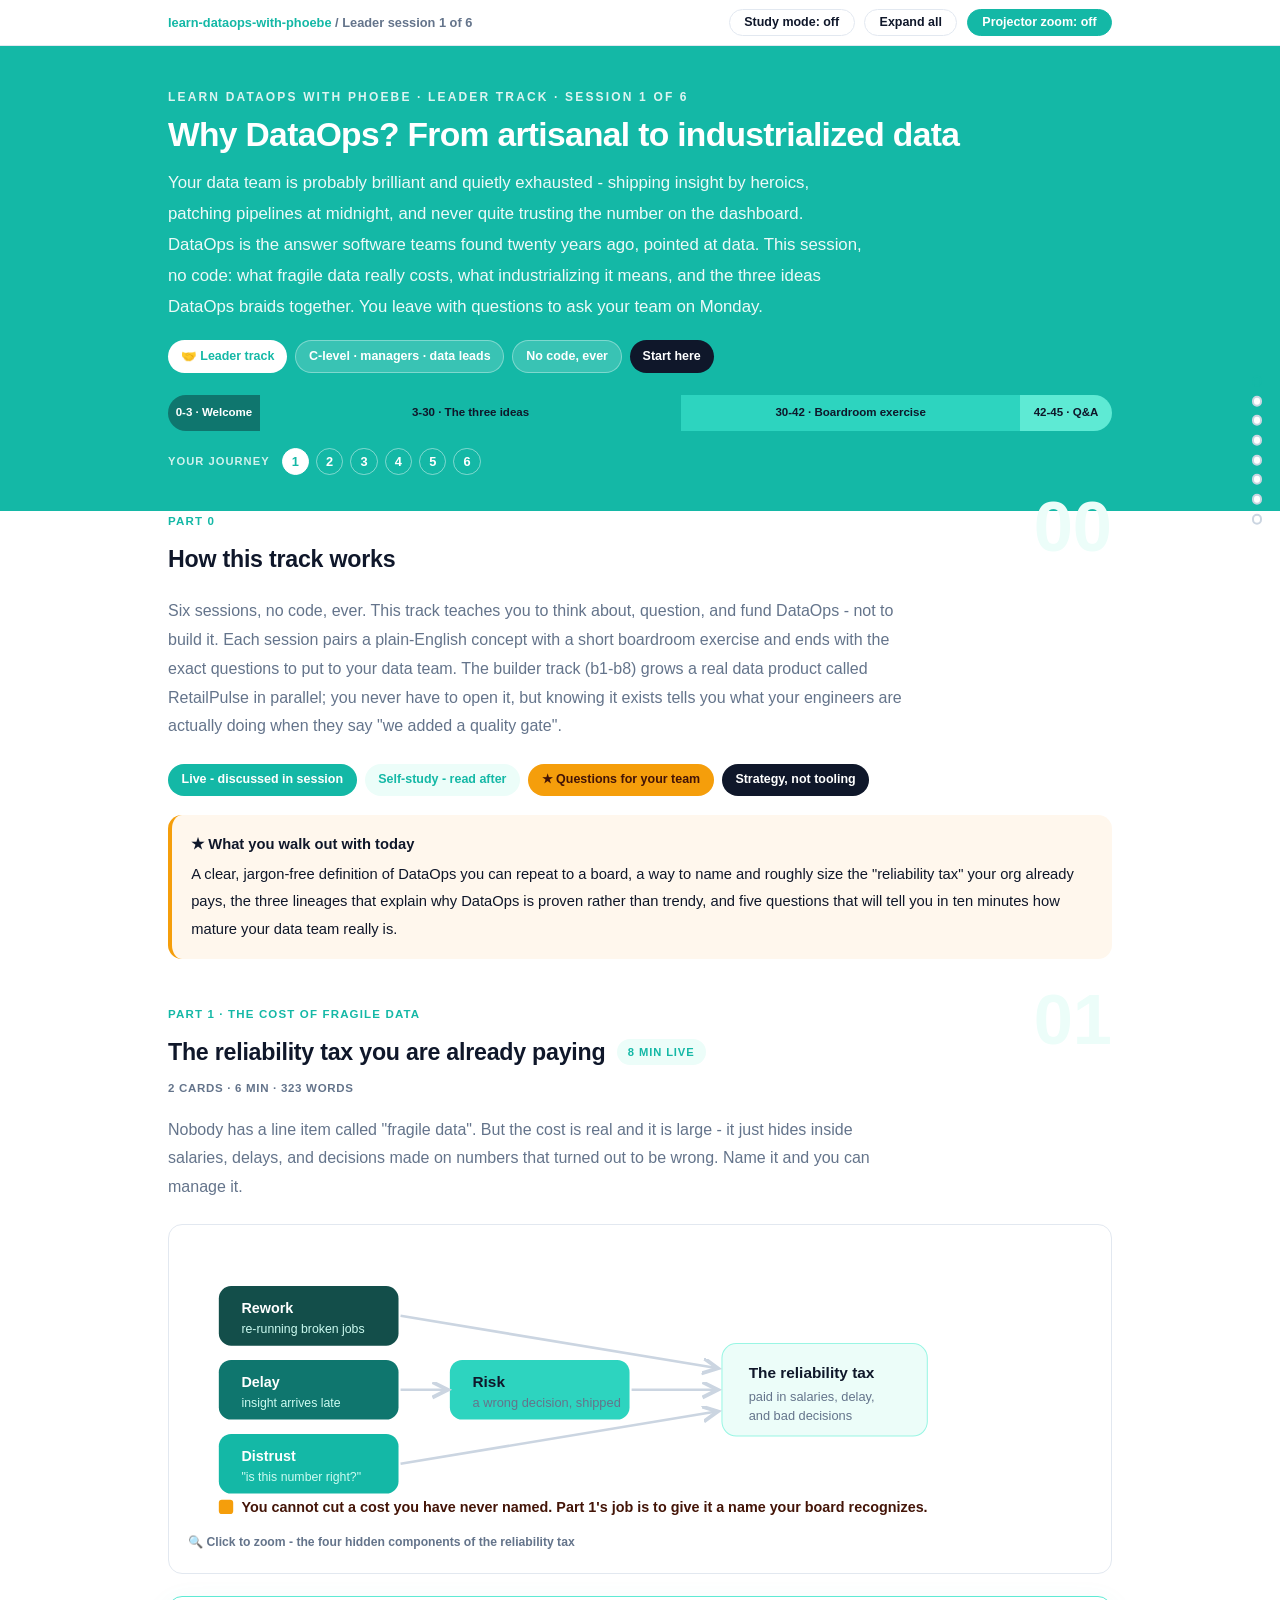
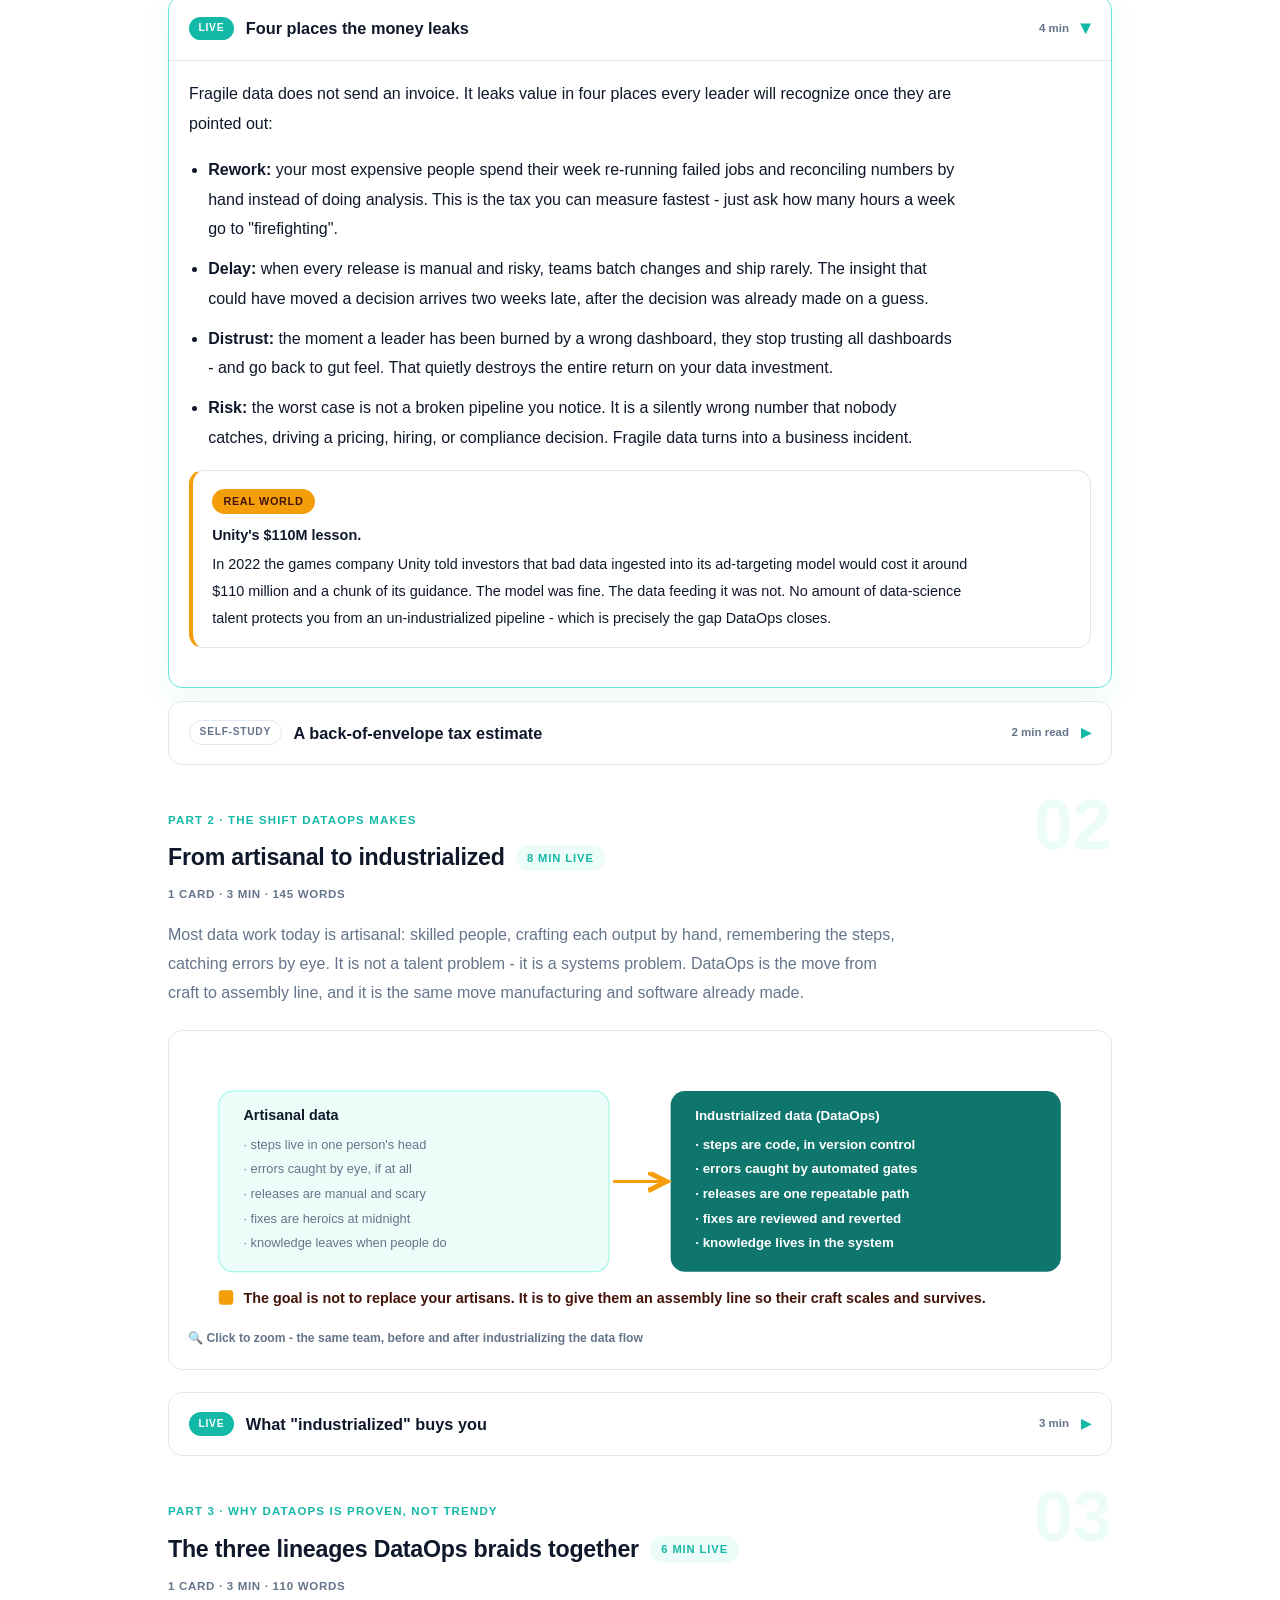
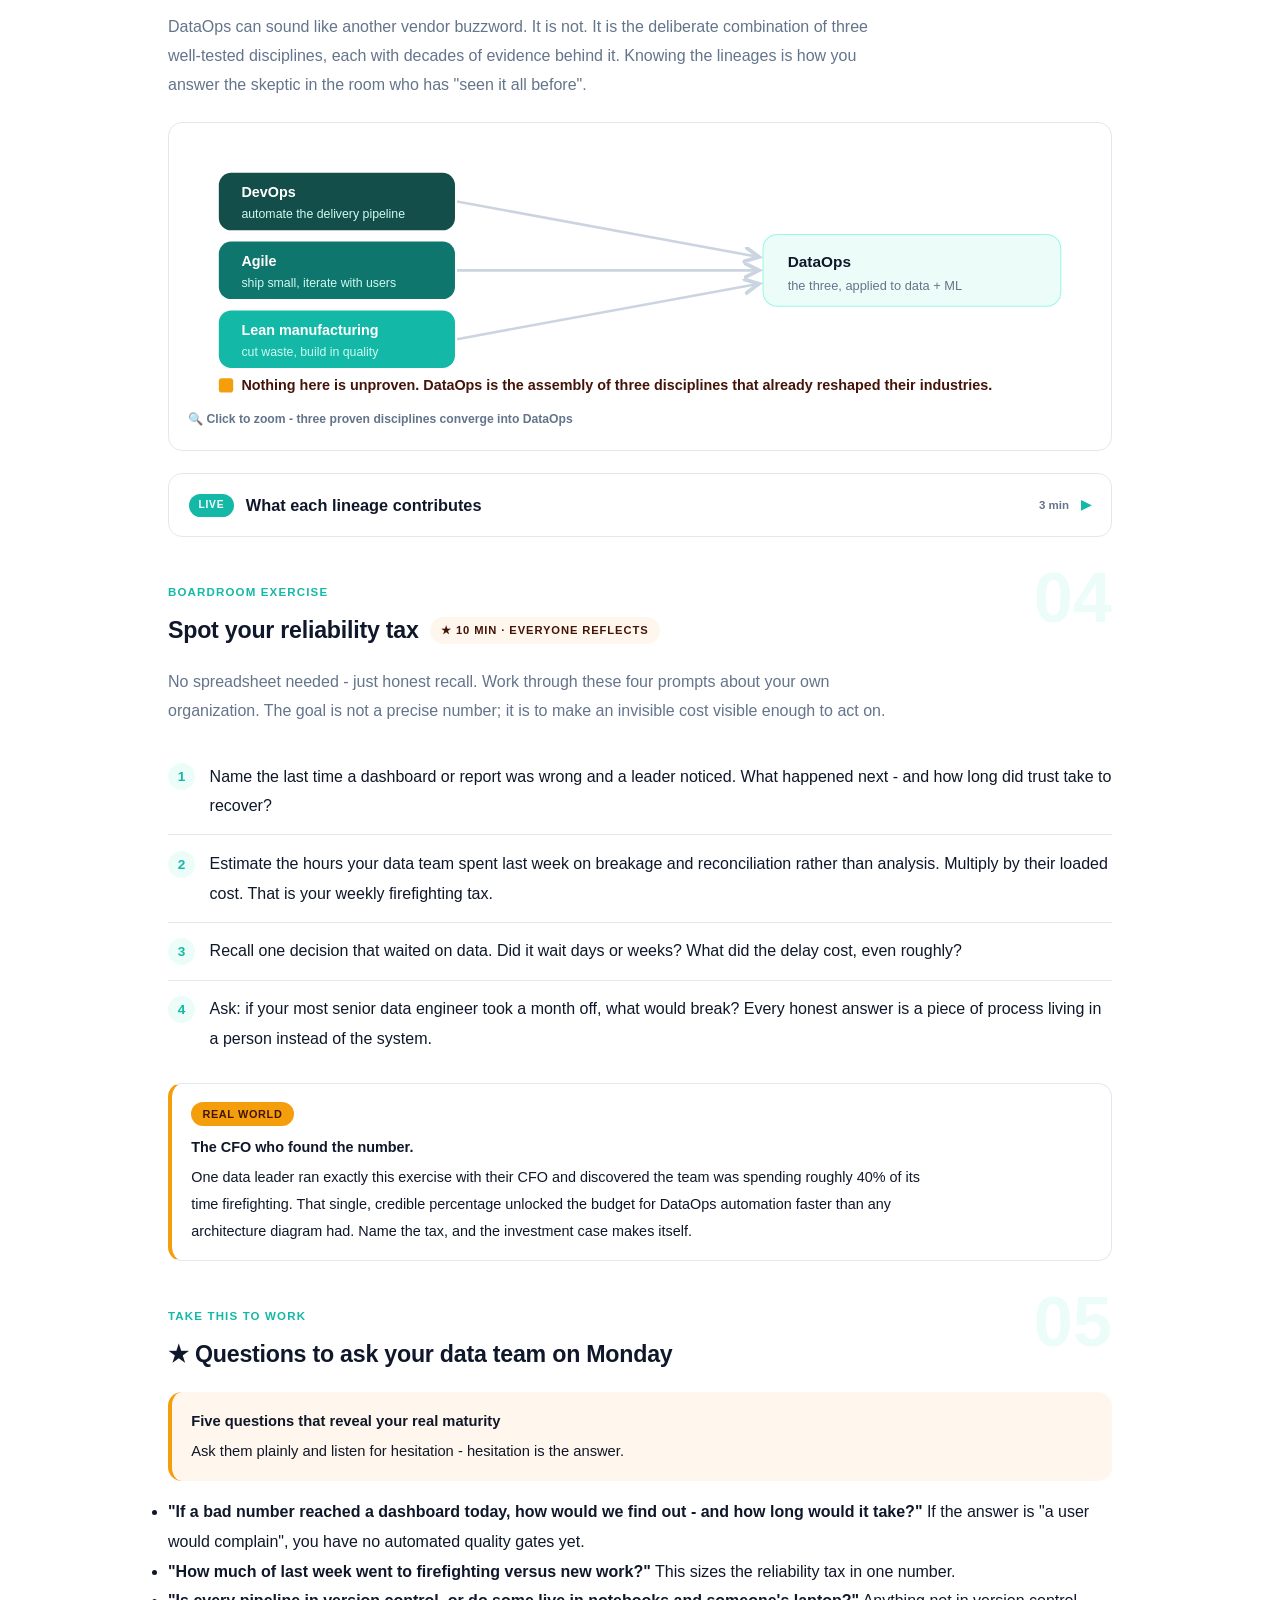
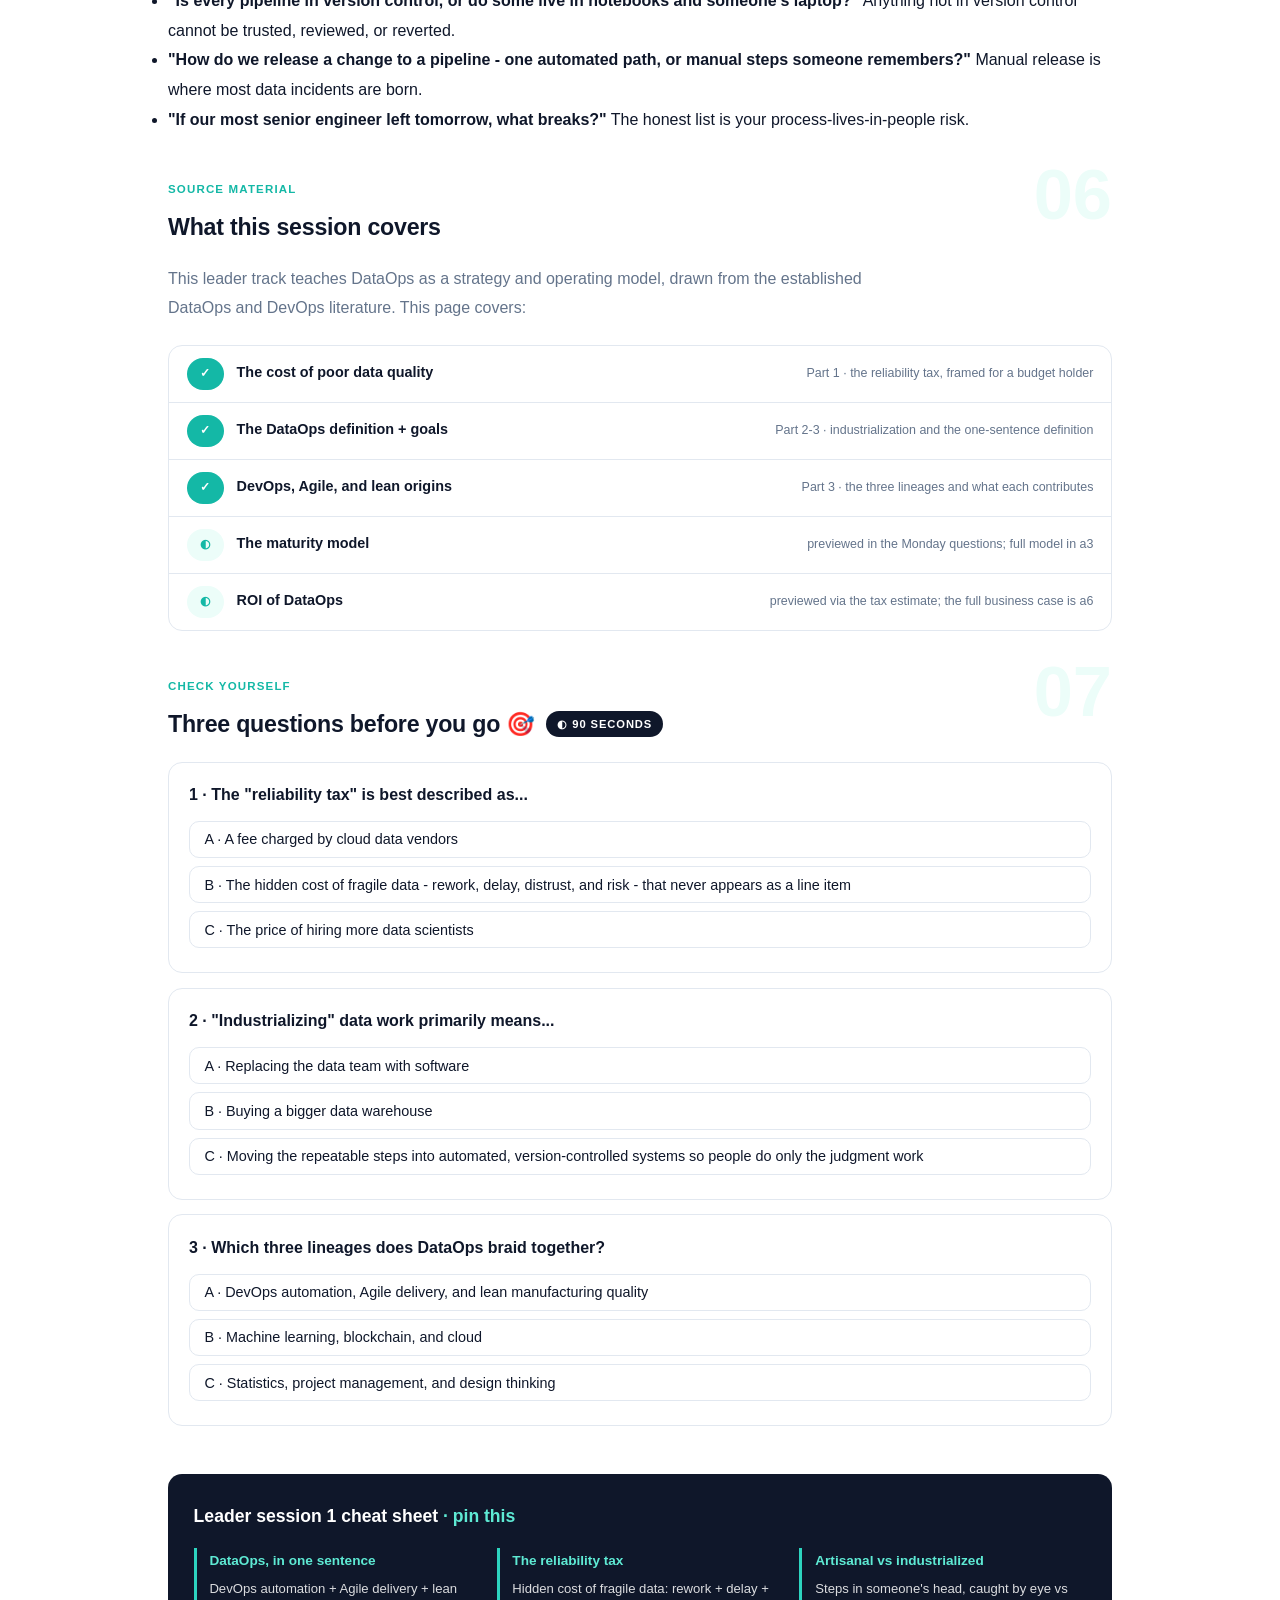
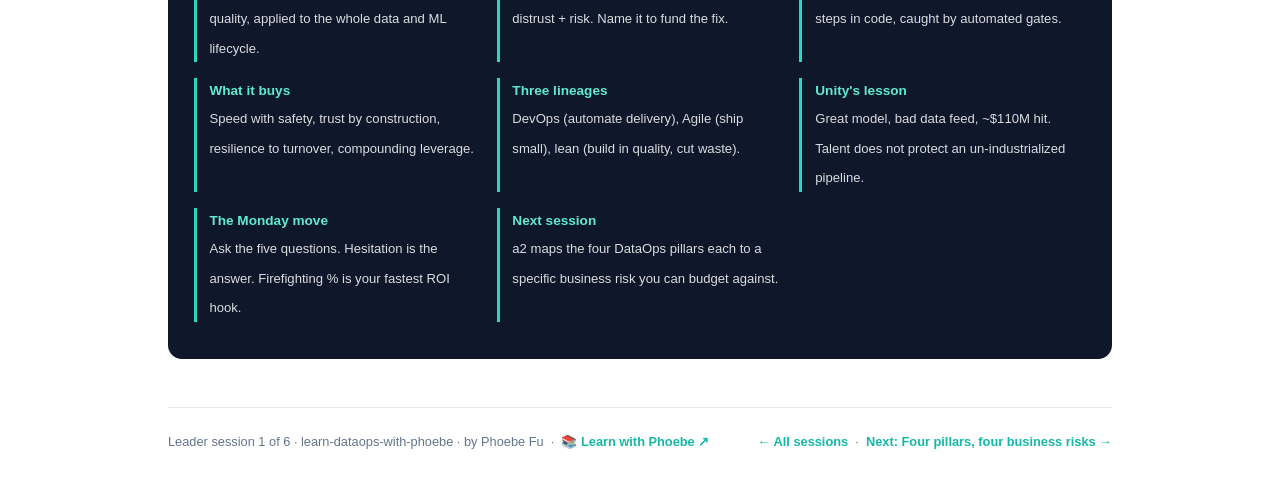
==== commit 6176e14d: "Fix diagram clipping and make every page readable on a narrow screen Diagrams: measured geometry def" ====
--- a/courses/a1-why-dataops.html
+++ b/courses/a1-why-dataops.html
@@ -4,7 +4,7 @@
 <meta charset="UTF-8">
 <meta name="viewport" content="width=device-width, initial-scale=1.0">
 <title>Leader session 1 · Why DataOps? From artisanal to industrialized data - learn dataops with phoebe</title>
-<link rel="stylesheet" href="../assets/style.css?v=2">
+<link rel="stylesheet" href="../assets/style.css?v=6">
 </head>
 <body>
 
@@ -367,6 +367,6 @@
 
 </main>
 
-<script src="../assets/app.js?v=1"></script>
+<script src="../assets/app.js?v=6"></script>
 </body>
 </html>
--- a/assets/style.css
+++ b/assets/style.css
@@ -659,3 +659,111 @@
   .toolbar, .copy-btn { display: none; }
   details.card { border: 1px solid #ccc; }
 }
+
+/* === LWP-PATCH v2 === */
+/* palette-agnostic aliases: 75 repos use --indigo/--amber, 1 uses --pine/--clay */
+:root {
+  --pv-accent: var(--indigo, var(--pine, #334155));
+  --pv-flag: var(--amber, var(--clay, #B45309));
+  --pv-flag-50: var(--amber-50, var(--clay-50, #FEF3E2));
+}
+
+/* ============================================================
+   v2 - readable on a phone + reading modes
+   Layout only. No palette tokens are changed.
+   ============================================================ */
+
+/* --- skip link --- */
+.skip-link {
+  position: absolute; left: -9999px; top: 0; z-index: 200;
+  background: var(--pv-accent); color: #fff;
+  padding: .7rem 1.1rem; border-radius: 0 0 var(--radius) 0;
+  font-weight: 700; font-size: .85rem; text-decoration: none;
+}
+.skip-link:focus { left: 0; }
+
+/* --- visible keyboard focus everywhere --- */
+:focus-visible {
+  outline: 3px solid var(--pv-flag);
+  outline-offset: 2px;
+  border-radius: 4px;
+}
+
+/* --- diagrams: hold authored width, scroll instead of shrinking --- */
+.figscroll { overflow-x: auto; -webkit-overflow-scrolling: touch; overscroll-behavior-x: contain; }
+.figscroll::-webkit-scrollbar { height: 6px; }
+.figscroll::-webkit-scrollbar-thumb { background: var(--faint); border-radius: 3px; }
+
+/* --- tables: scroll container + sticky row label --- */
+.tablescroll { overflow-x: auto; -webkit-overflow-scrolling: touch; border-radius: var(--radius); }
+
+/* --- section contents counter --- */
+.sec-meta {
+  display: block; margin-top: .3rem;
+  font-size: .72rem; font-weight: 700; letter-spacing: .06em;
+  text-transform: uppercase; color: var(--muted);
+  font-variant-numeric: tabular-nums;
+}
+
+/* --- study-mode switch --- */
+.btn.mode-on { background: var(--pv-flag); border-color: var(--pv-flag); color: #fff; }
+
+/* --- deep-linked card gets a moment of emphasis --- */
+details.card.linked { border-color: var(--pv-flag); box-shadow: 0 0 0 3px var(--pv-flag-50); }
+
+@media (max-width: 820px) {
+  /* labels keep the size they were drawn at; the figure scrolls */
+  figure.zoomable svg { min-width: 820px; }
+  .figscroll .mm-svg, .mindmap svg { min-width: 840px; }
+
+  table.clean { min-width: 620px; }
+  table.clean th:first-child,
+  table.clean td:first-child {
+    position: sticky; left: 0; background: #fff;
+    box-shadow: 1px 0 0 var(--hairline);
+  }
+
+  pre, .prompt-box { overflow-x: auto; }
+
+  /* 44px tap targets */
+  details.card summary { min-height: 44px; }
+  .qopt { min-height: 44px; display: flex; align-items: center; padding: .7rem .9rem; }
+  .toolbar .btn, .pagefoot a { min-height: 44px; display: inline-flex; align-items: center; }
+}
+
+@media (max-width: 640px) {
+  /* long inline code tokens and nowrap chips are the two things that still
+     forced the page sideways below 640px: let them break rather than push
+     the layout. Inside the media query only - desktop is untouched. */
+  :not(pre) > code, .prompt-box span, code span { overflow-wrap: anywhere; word-break: break-word; }
+  .chip, .syn-chip, .pill, .mode, .tag { white-space: normal; max-width: 100%; }
+
+  /* the agenda bar truncated its own labels into nonsense - stack it */
+  .agenda { flex-direction: column; align-items: stretch; gap: .3rem; }
+  .agenda span { font-size: .74rem; text-align: left; padding: .4rem .7rem; flex: none !important; }
+  .chip-row, .legend { flex-wrap: wrap; }
+  .journey { flex-wrap: wrap; row-gap: .45rem; }
+}
+
+/* --- print: a session should print as a complete handout --- */
+@media print {
+  .pagenav, #progress-bar, .skip-link, .journey, .lightbox { display: none !important; }
+  details.card > .body { display: block !important; }
+  details.card, figure, table.clean, .callout { break-inside: avoid; page-break-inside: avoid; }
+  figure.zoomable svg { min-width: 0; max-width: 100%; }
+  .figscroll, .tablescroll { overflow: visible; }
+  a[href^="http"]::after { content: " (" attr(href) ")"; font-size: .72rem; color: #555; }
+}
+
+/* swipe hint: own line, only when the diagram really does scroll */
+figure.zoomable.can-scroll figcaption { flex-wrap: wrap; }
+figure.zoomable.can-scroll figcaption::after {
+  content: "swipe the diagram \2192";
+  flex: 0 0 100%;
+  margin-top: .2rem;
+  font-size: .72rem;
+  font-weight: 700;
+  letter-spacing: .04em;
+  color: var(--pv-flag);
+}
+/* === /LWP-PATCH === */
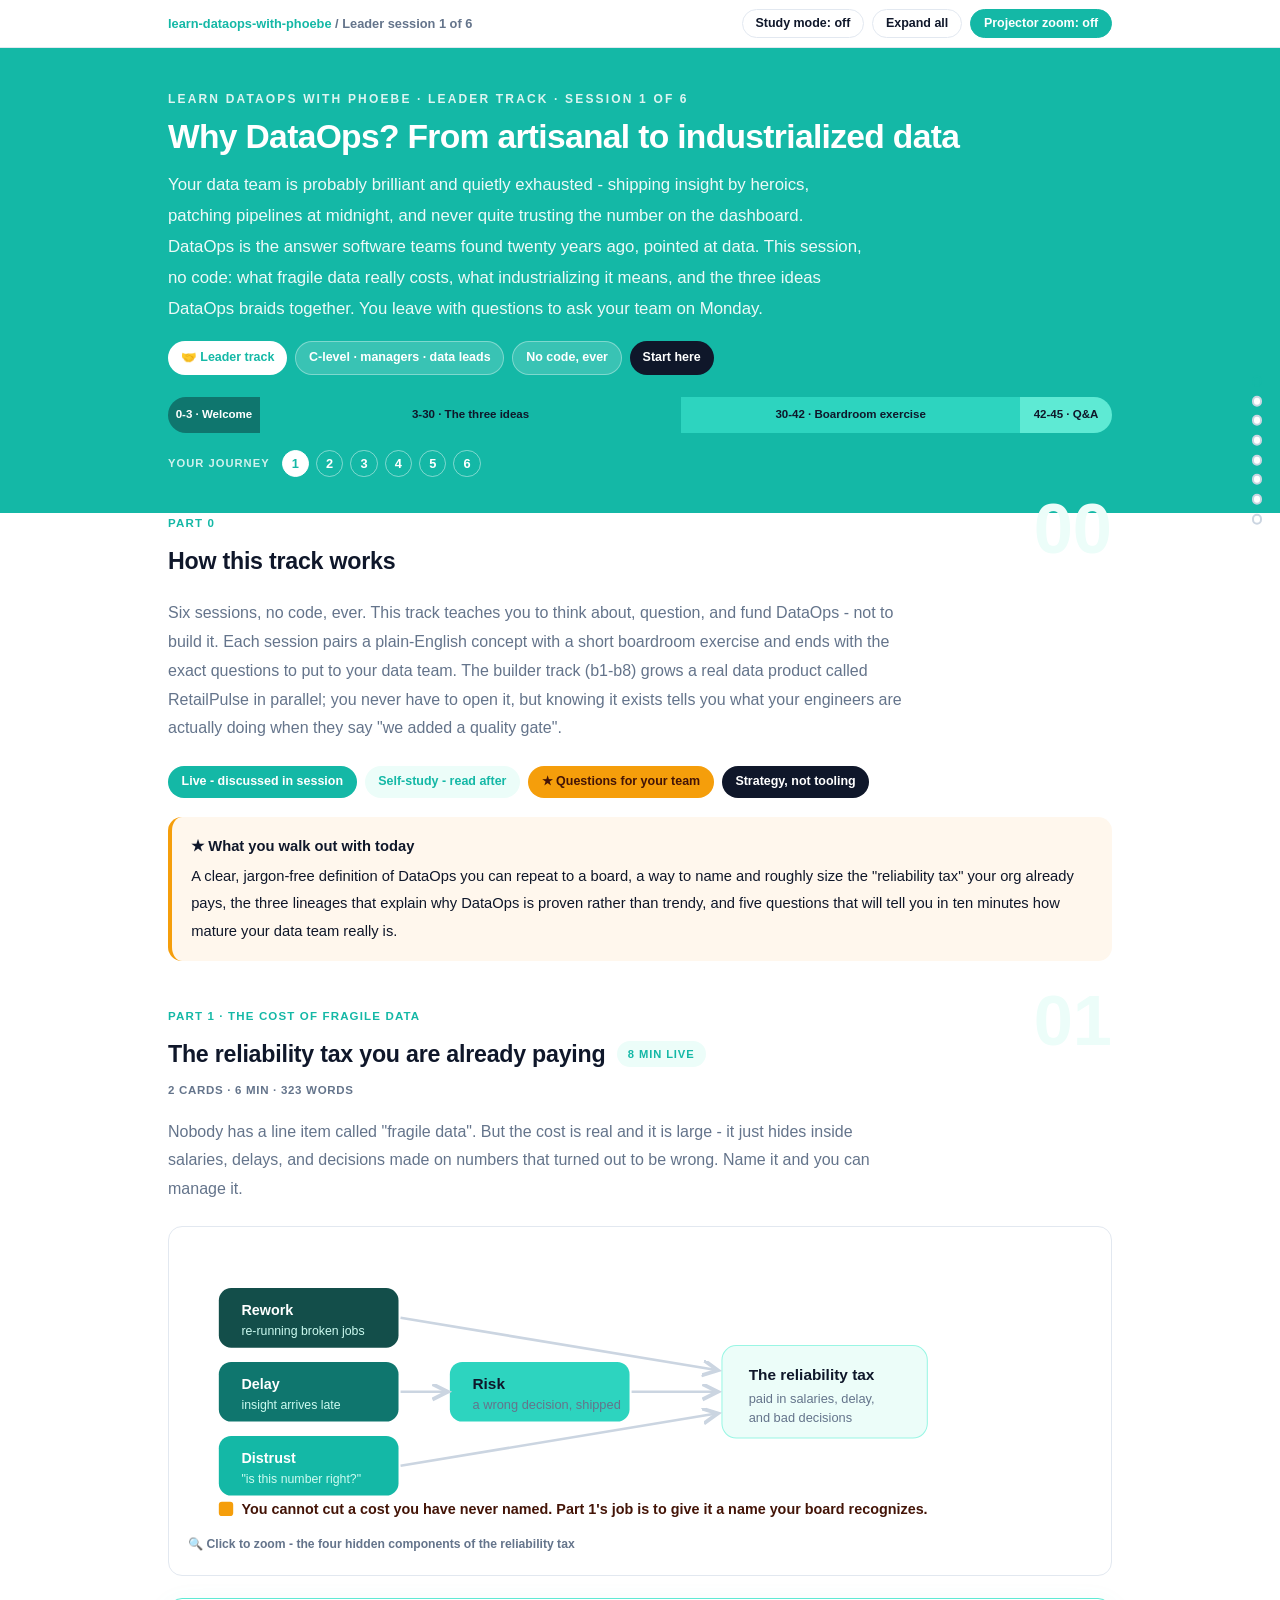
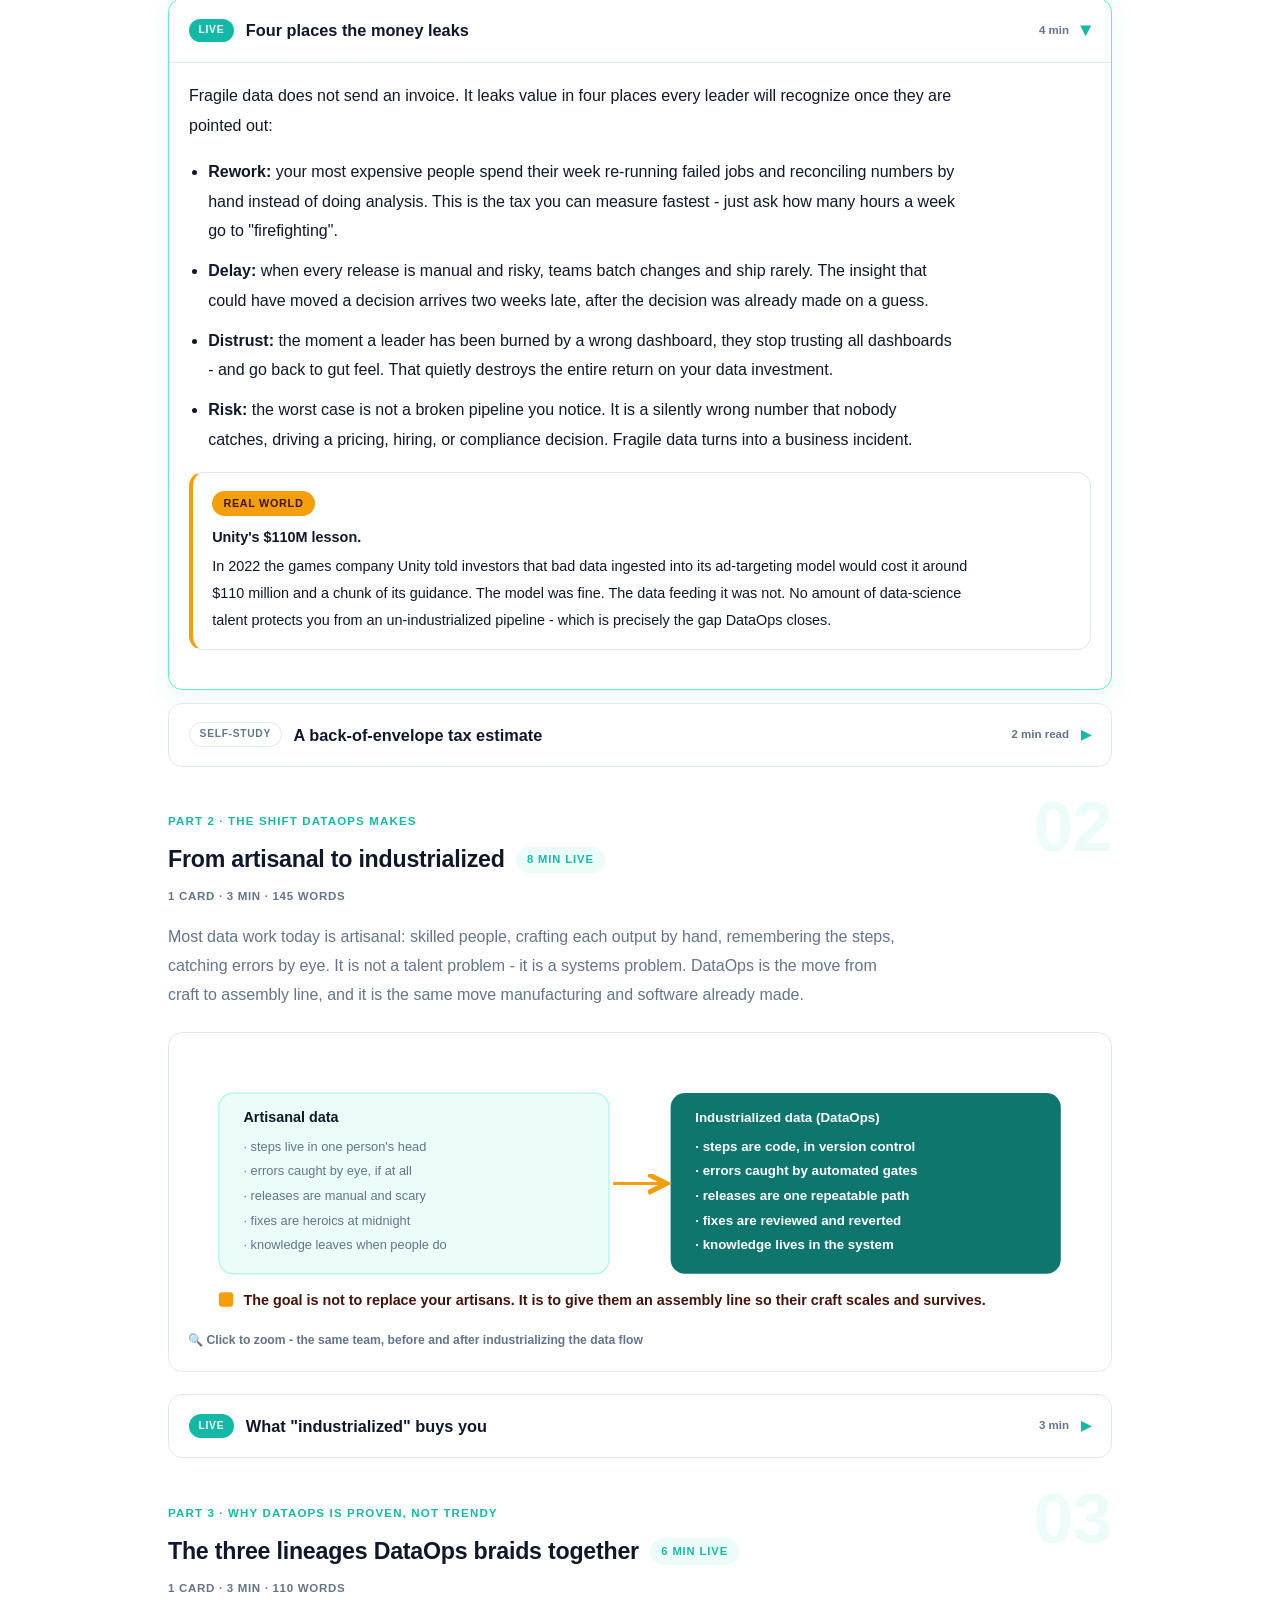
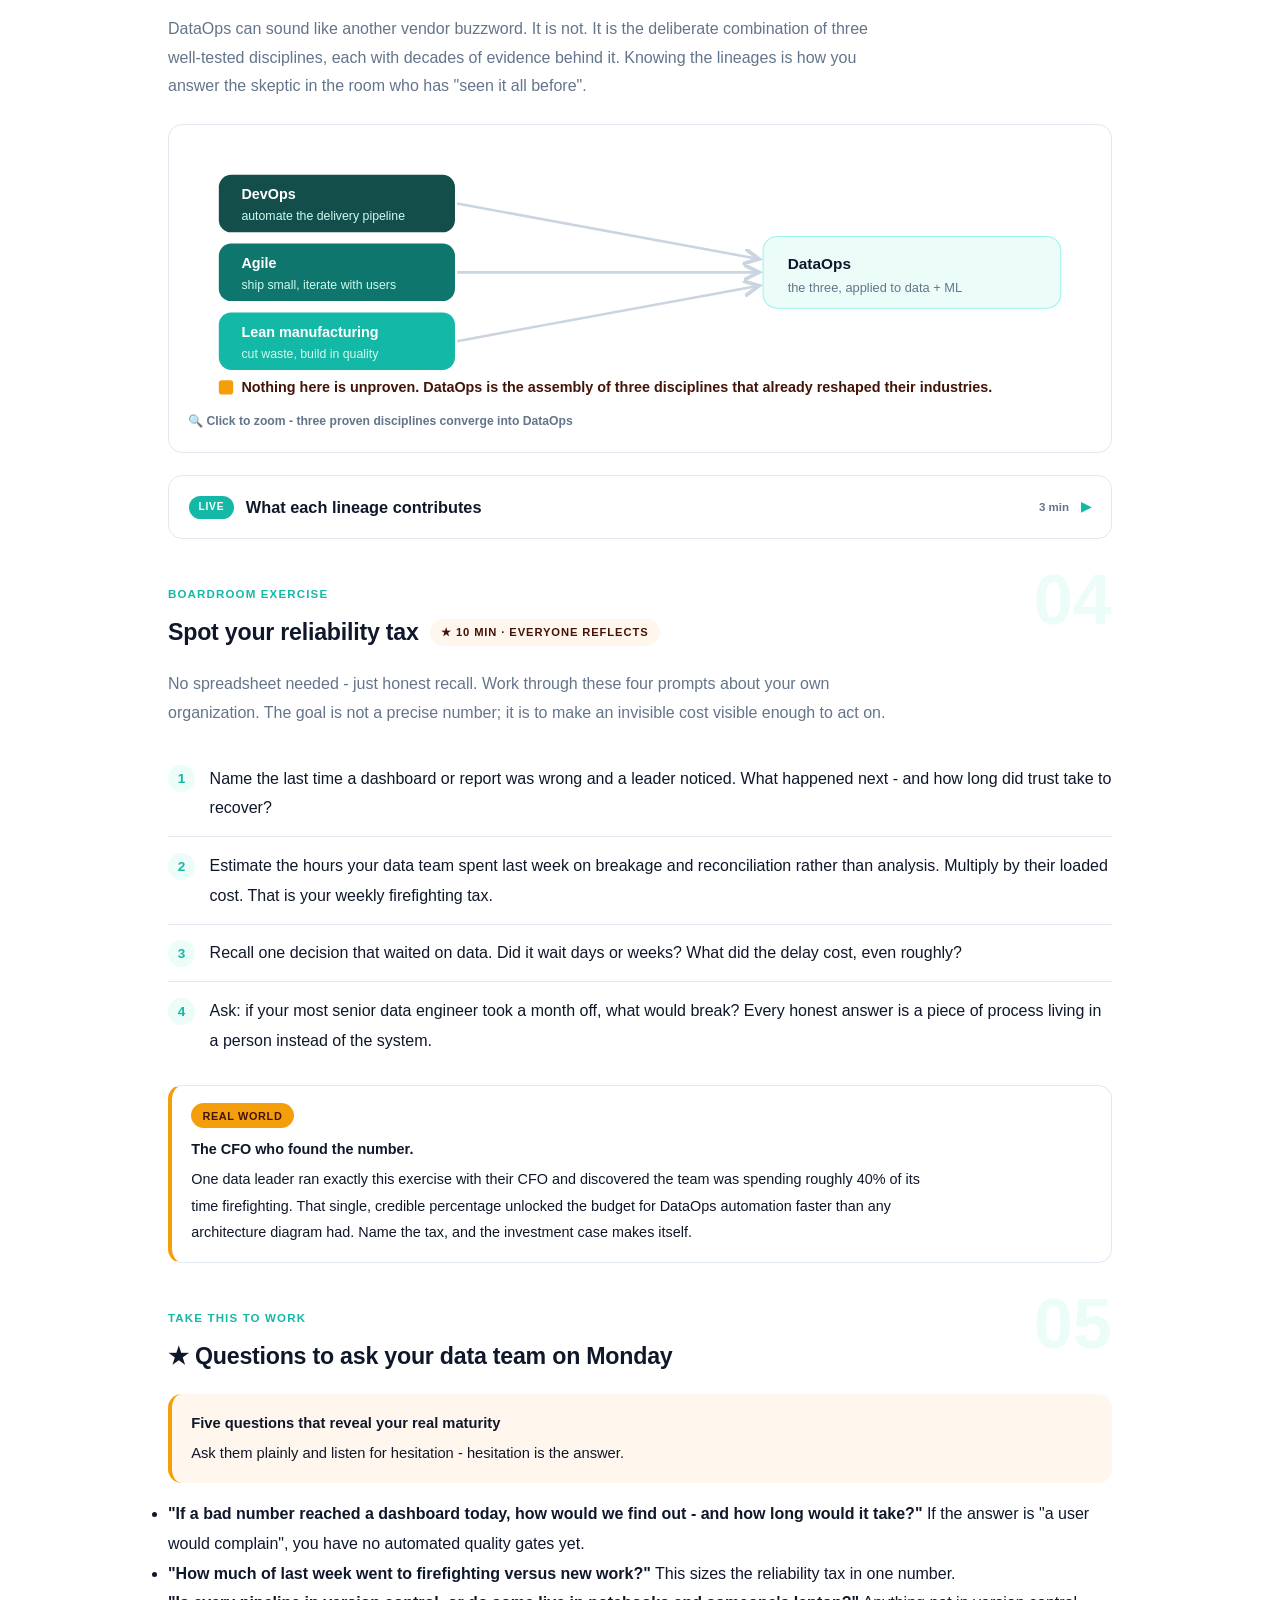
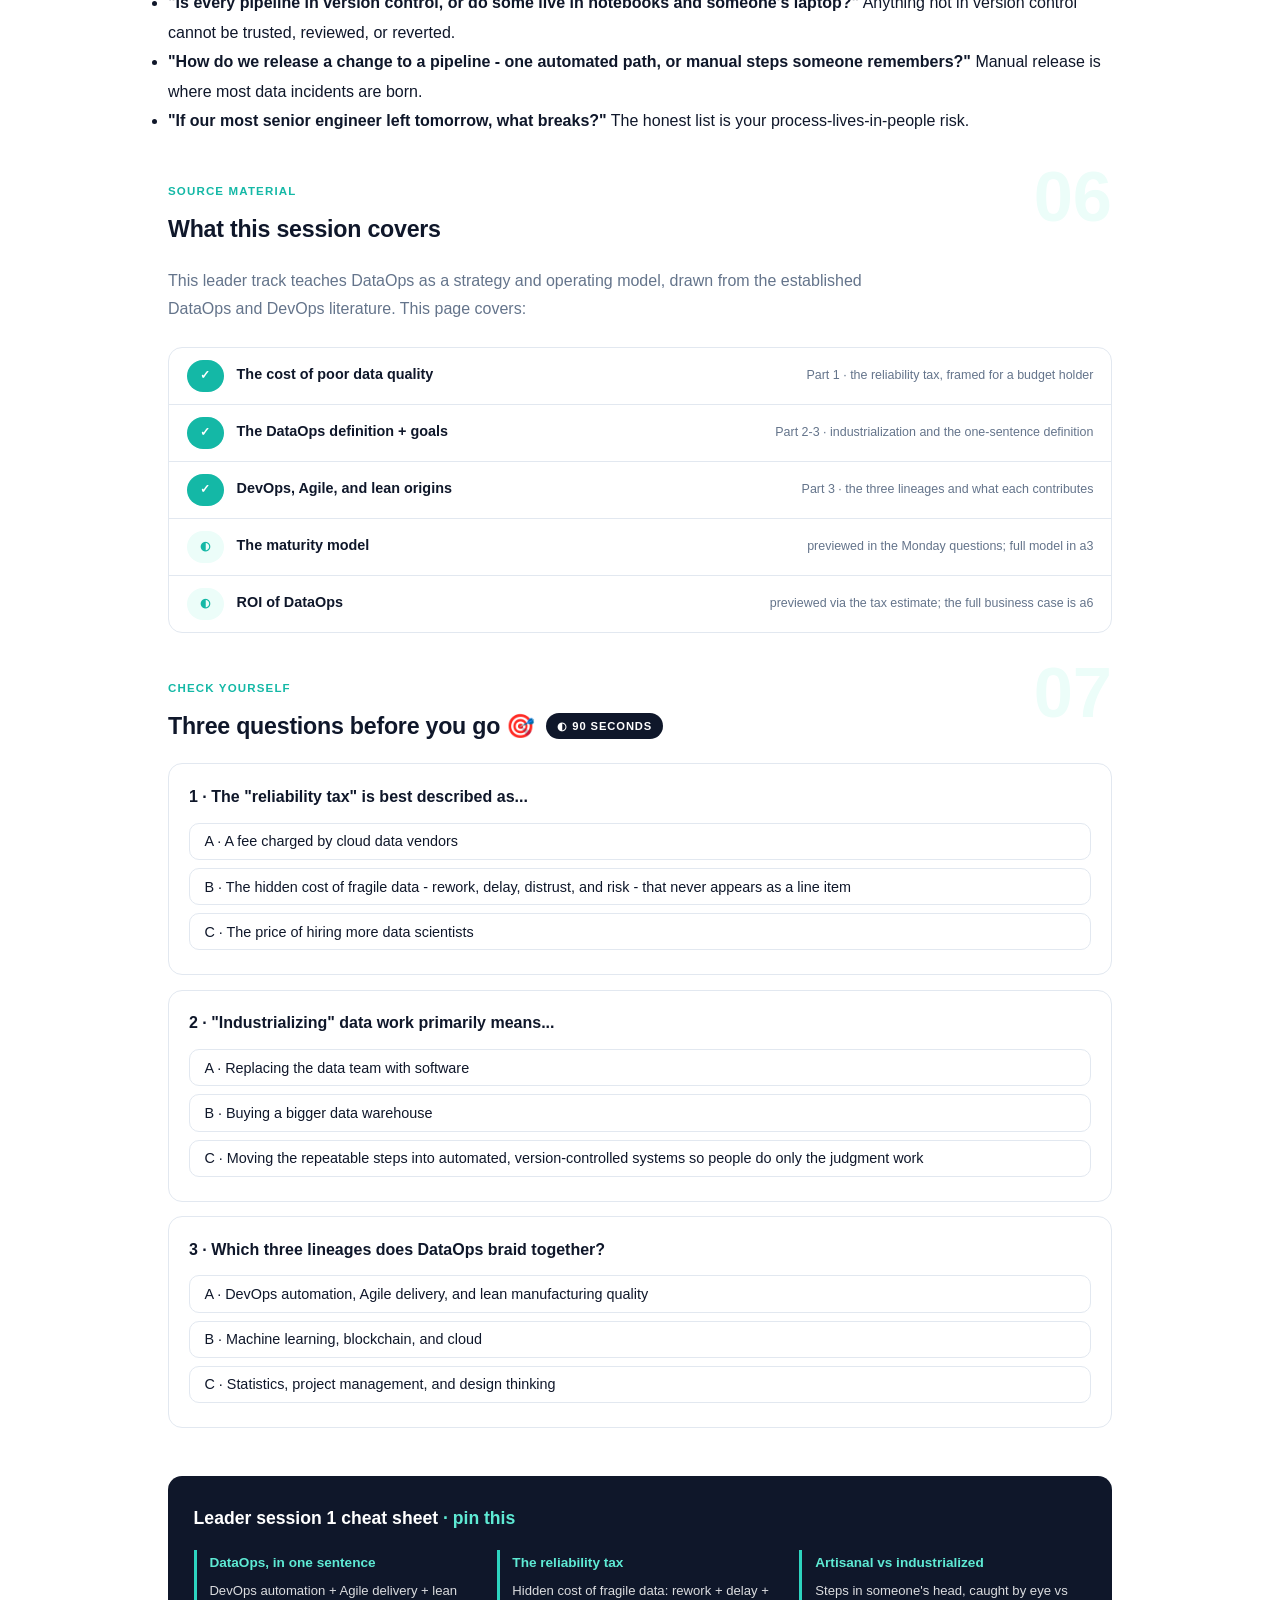
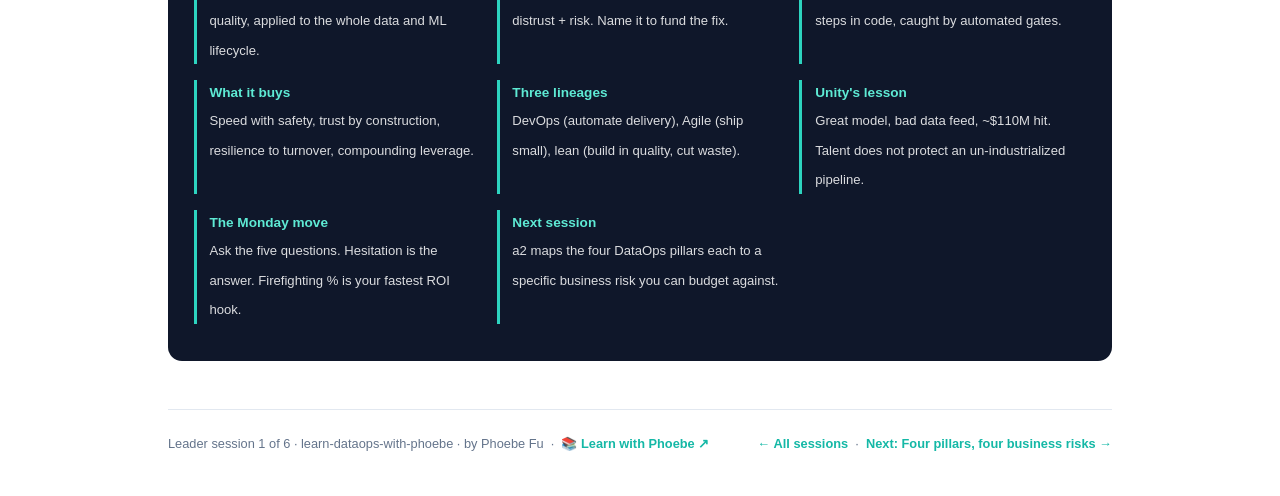
==== commit 15ba3885: "Layout: code boxes stack under step text; toolbar is one row Shared-template defect, live estate-wid" ====
--- a/courses/a1-why-dataops.html
+++ b/courses/a1-why-dataops.html
@@ -3,8 +3,23 @@
 <head>
 <meta charset="UTF-8">
 <meta name="viewport" content="width=device-width, initial-scale=1.0">
+<!-- social:start -->
+<meta name="description" content="Leader session 1 of 6. Six sessions, no code, ever. This track teaches you to think about, question, and fund DataOps - not to build it. Each session pairs a plain-English concept with a short...">
+<meta property="og:type" content="article">
+<meta property="og:site_name" content="Learn with Phoebe">
+<meta property="og:title" content="Why DataOps? From artisanal to industrialized data - learn dataops with phoebe">
+<meta property="og:description" content="Leader session 1 of 6. Six sessions, no code, ever. This track teaches you to think about, question, and fund DataOps - not to build it. Each session pairs a plain-English concept with a short...">
+<meta property="og:url" content="https://phoebefu6.github.io/learn-dataops-with-phoebe/courses/a1-why-dataops.html">
+<meta property="og:image" content="https://phoebefu6.github.io/learn-dataops-with-phoebe/assets/og-cover.png">
+<meta property="og:image:width" content="1200">
+<meta property="og:image:height" content="630">
+<meta name="twitter:card" content="summary_large_image">
+<meta name="twitter:title" content="Why DataOps? From artisanal to industrialized data - learn dataops with phoebe">
+<meta name="twitter:description" content="Leader session 1 of 6. Six sessions, no code, ever. This track teaches you to think about, question, and fund DataOps - not to build it. Each session pairs a plain-English concept with a short...">
+<meta name="twitter:image" content="https://phoebefu6.github.io/learn-dataops-with-phoebe/assets/og-cover.png">
+<!-- social:end -->
 <title>Leader session 1 · Why DataOps? From artisanal to industrialized data - learn dataops with phoebe</title>
-<link rel="stylesheet" href="../assets/style.css?v=6">
+<link rel="stylesheet" href="../assets/style.css?v=9">
 </head>
 <body>
 
@@ -367,6 +382,6 @@
 
 </main>
 
-<script src="../assets/app.js?v=6"></script>
+<script src="../assets/app.js?v=7"></script>
 </body>
 </html>
--- a/assets/style.css
+++ b/assets/style.css
@@ -102,8 +102,9 @@
   border-bottom: 1px solid var(--hairline);
   padding: .55rem 0;
 }
-.toolbar .wrap { display: flex; align-items: center; gap: .6rem; }
-.toolbar .crumb { font-size: .8rem; color: var(--muted); font-weight: 600; margin-right: auto; }
+.toolbar .wrap { display: flex; align-items: center; gap: .5rem; flex-wrap: nowrap; }
+.toolbar .crumb { font-size: .8rem; color: var(--muted); font-weight: 600; margin-right: auto; min-width: 0; white-space: nowrap; overflow: hidden; text-overflow: ellipsis; }
+.toolbar .btn { white-space: nowrap; flex: none; padding: .38rem .8rem; font-size: .78rem; line-height: 1.2; }
 .toolbar .crumb a { color: var(--indigo); text-decoration: none; }
 .btn {
   border: 1px solid var(--hairline);
@@ -303,11 +304,15 @@
 /* ---------- demo steps ---------- */
 .steps { counter-reset: step; margin: .6rem 0 1rem; }
 .step {
-  display: flex;
-  gap: .9rem;
+  display: grid;
+  grid-template-columns: max-content minmax(0, 1fr);
+  column-gap: .9rem;
+  row-gap: .2rem;
   padding: .85rem 0;
   border-bottom: .5px solid var(--hairline);
 }
+.step > * { grid-column: 2; min-width: 0; }
+.step > .prompt-box { margin: .8rem 0 .4rem; }
 .step:last-child { border-bottom: none; }
 .step::before {
   counter-increment: step;
@@ -728,14 +733,18 @@
   /* 44px tap targets */
   details.card summary { min-height: 44px; }
   .qopt { min-height: 44px; display: flex; align-items: center; padding: .7rem .9rem; }
-  .toolbar .btn, .pagefoot a { min-height: 44px; display: inline-flex; align-items: center; }
+  .toolbar .btn, .pagefoot a { min-height: 44px; display: inline-flex; align-items: center; justify-content: center; }
+  .toolbar .crumb, .toolbar #zoom-toggle { display: none; }
+  .toolbar .btn { flex: 1 1 0; padding: .3rem .4rem; font-size: .72rem; }
+  table.clean { display: block; overflow-x: auto; -webkit-overflow-scrolling: touch; }
 }
 
 @media (max-width: 640px) {
   /* long inline code tokens and nowrap chips are the two things that still
      forced the page sideways below 640px: let them break rather than push
      the layout. Inside the media query only - desktop is untouched. */
-  :not(pre) > code, .prompt-box span, code span { overflow-wrap: anywhere; word-break: break-word; }
+  :not(pre) > code, .prompt-box span, code span,
+  p span, li span, td span { overflow-wrap: anywhere; word-break: break-word; }
   .chip, .syn-chip, .pill, .mode, .tag { white-space: normal; max-width: 100%; }
 
   /* the agenda bar truncated its own labels into nonsense - stack it */
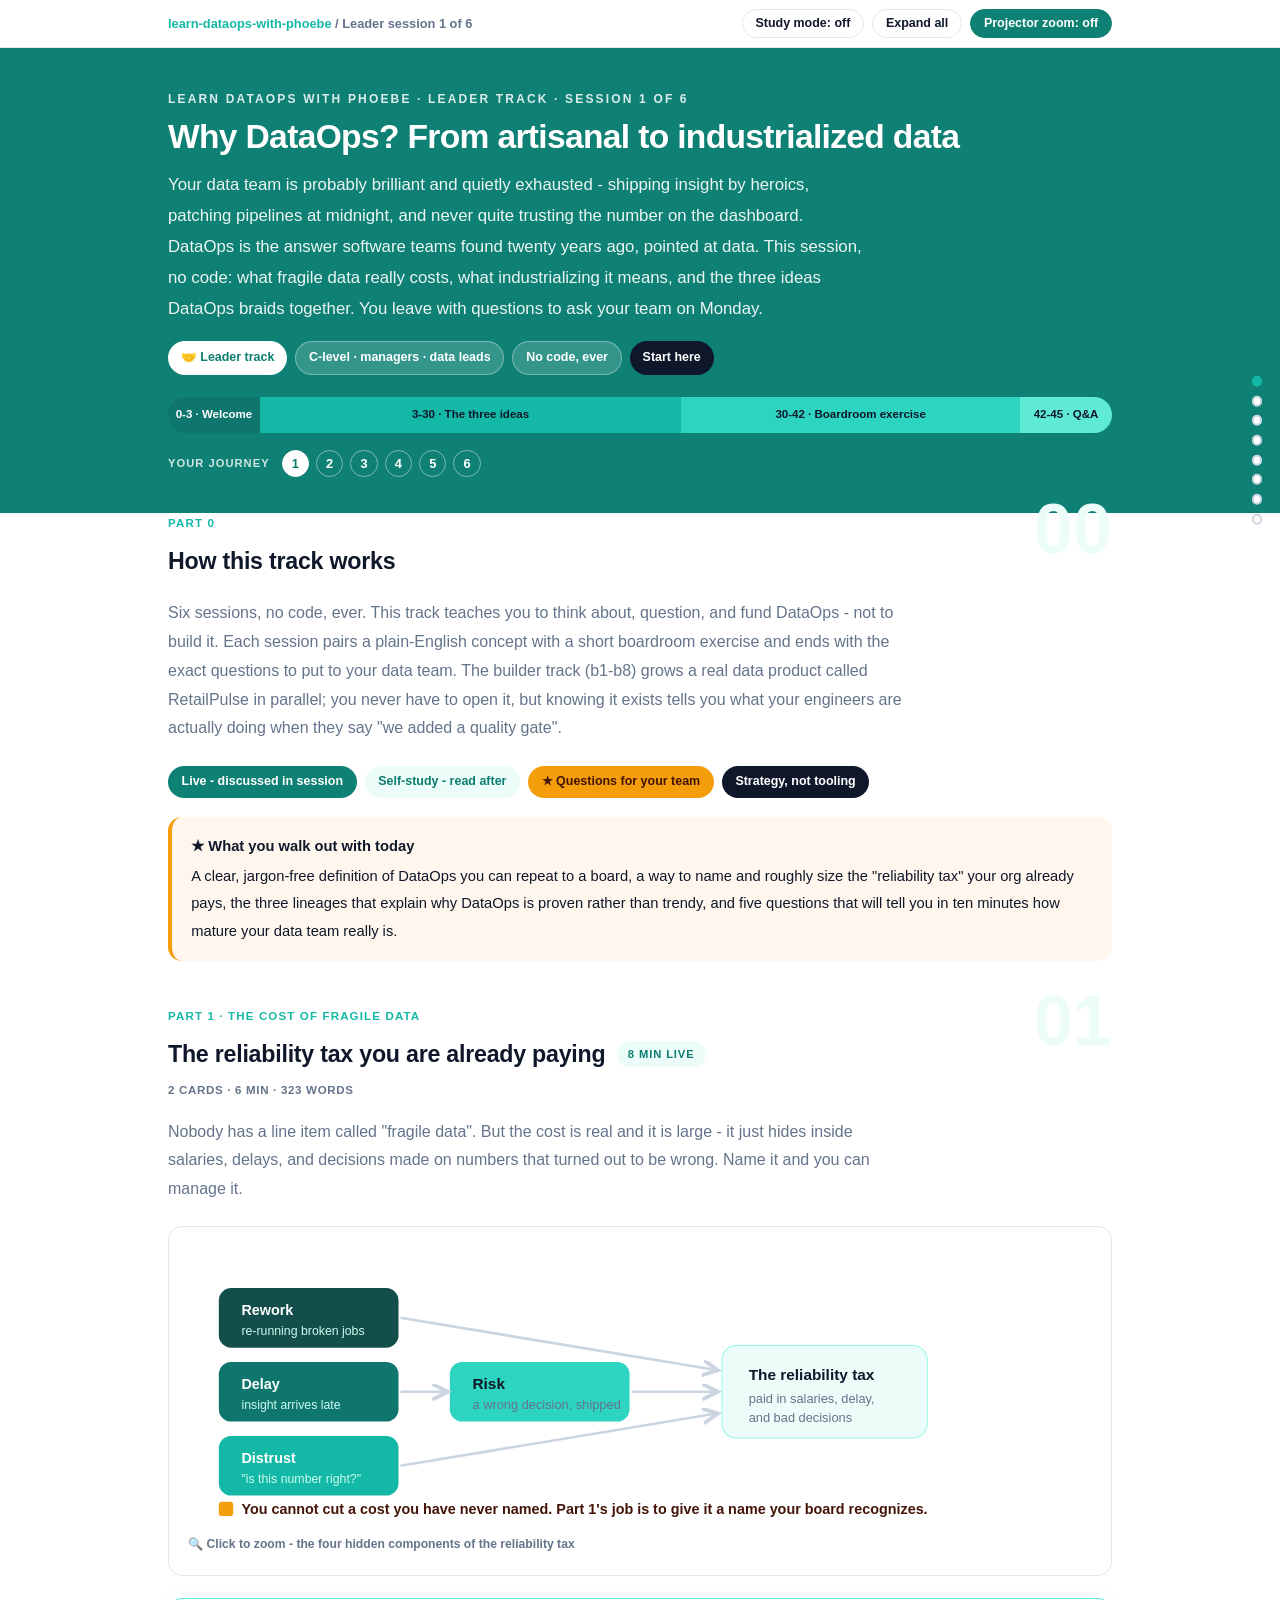
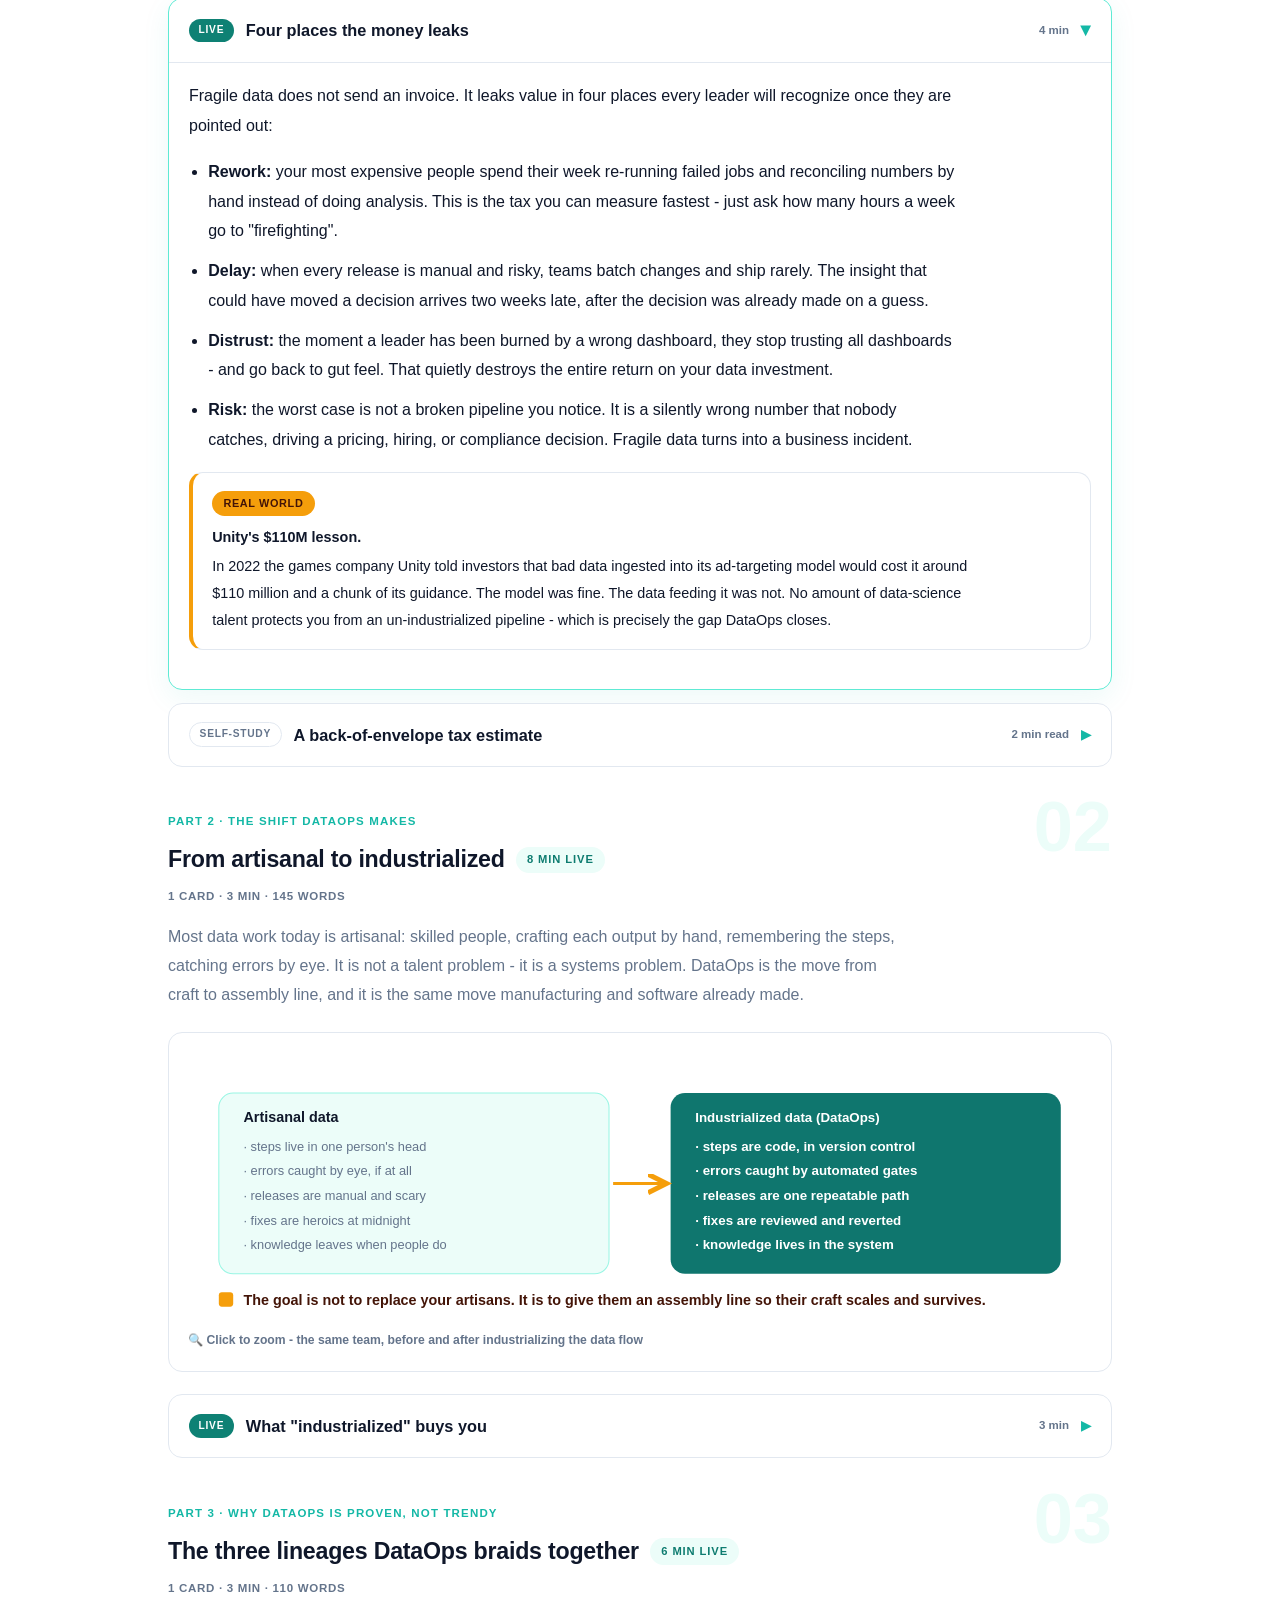
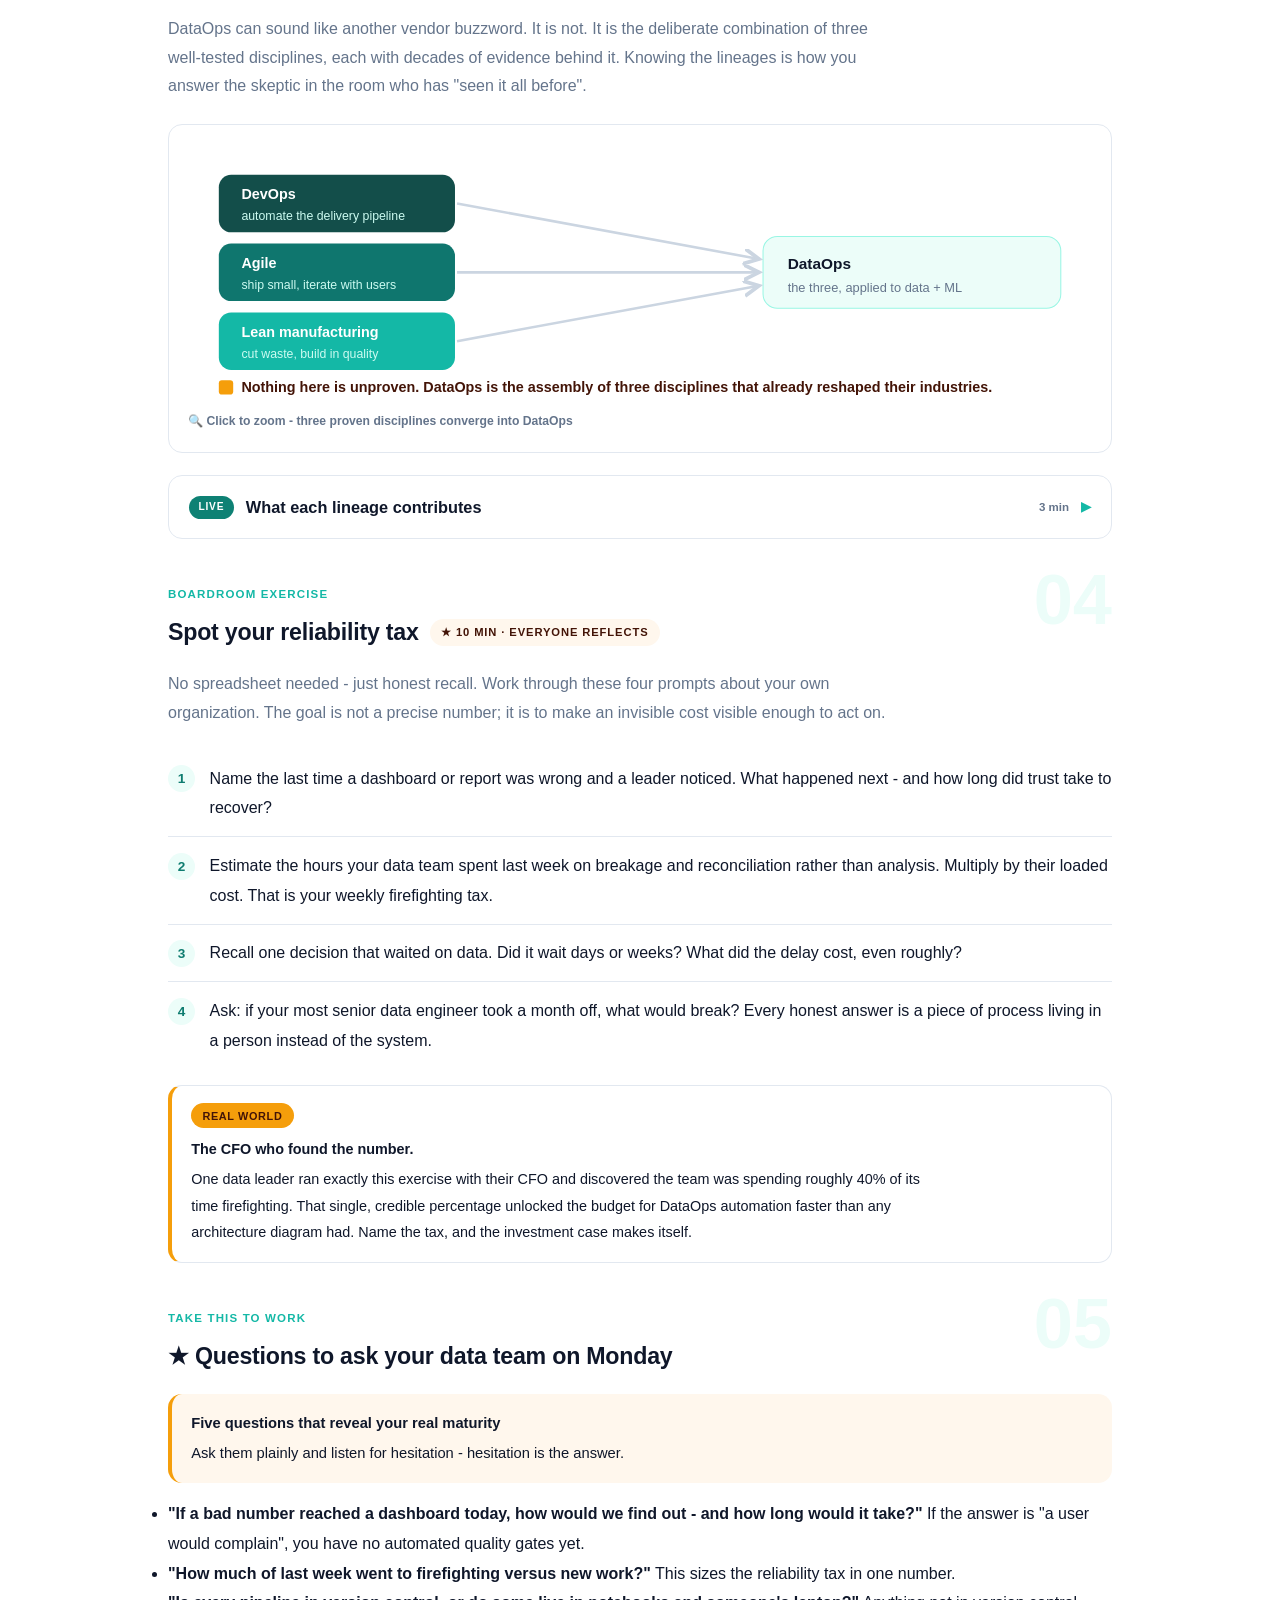
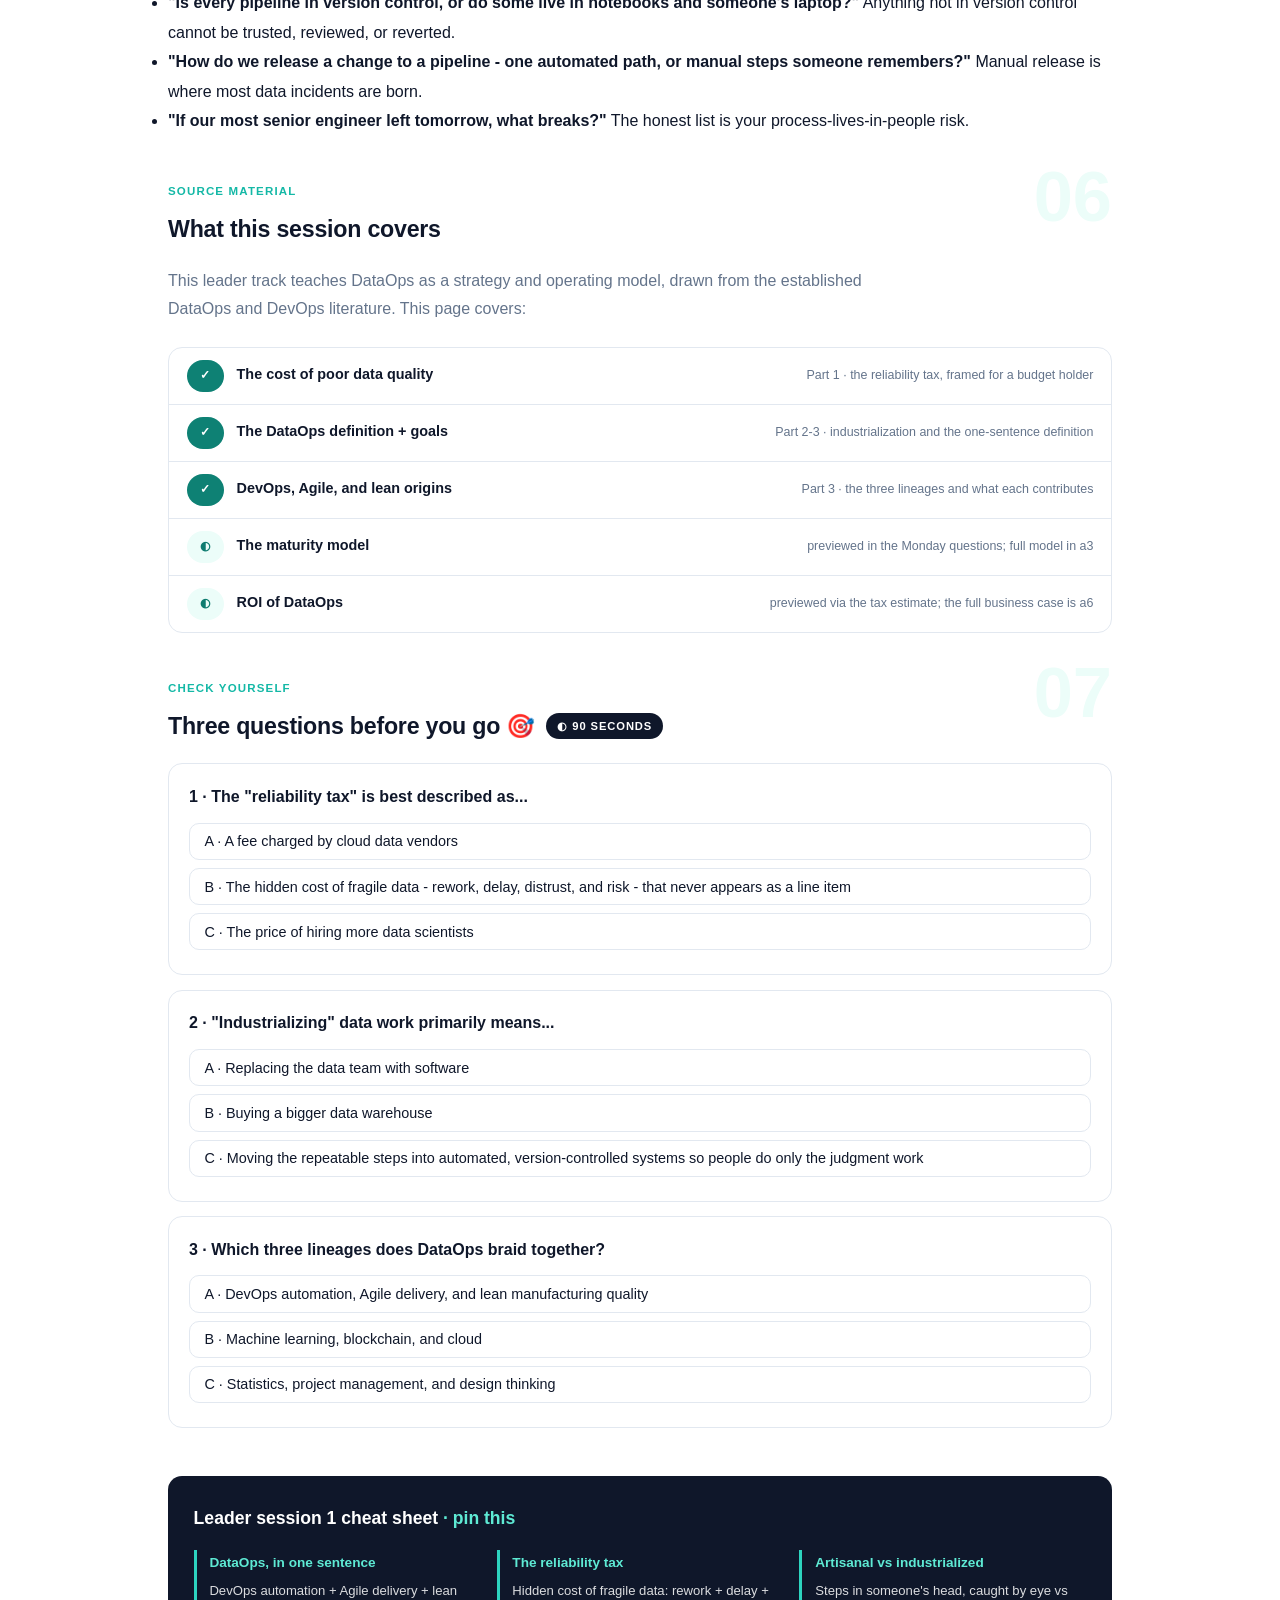
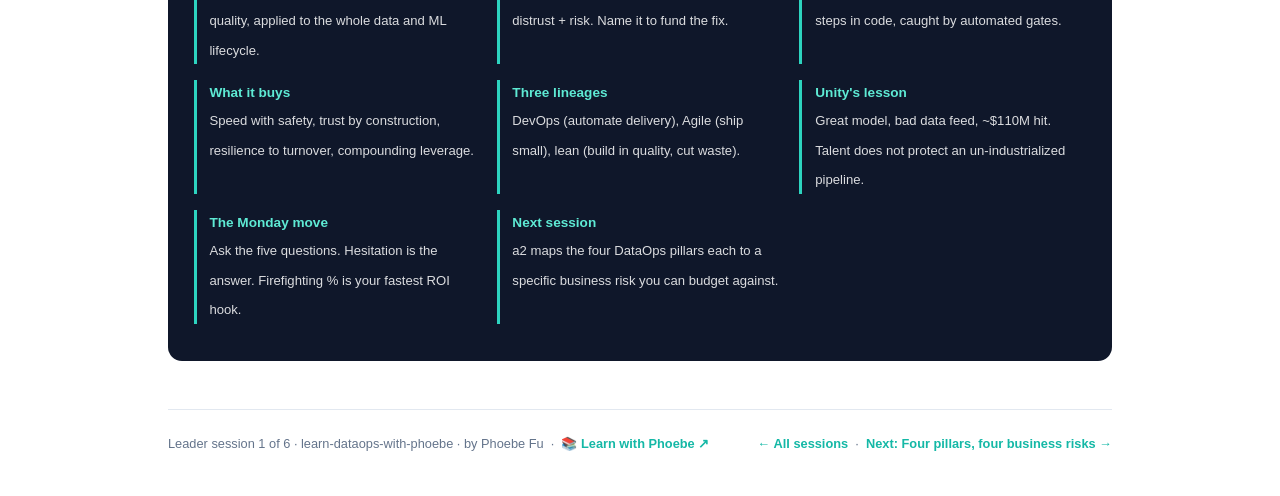
==== commit c565f607: "Raise every text-on-fill pair to WCAG AA (lowest was 2.4:1) 11 rule(s) drew text on a solid fill bel" ====
--- a/courses/a1-why-dataops.html
+++ b/courses/a1-why-dataops.html
@@ -19,7 +19,7 @@
 <meta name="twitter:image" content="https://phoebefu6.github.io/learn-dataops-with-phoebe/assets/og-cover.png">
 <!-- social:end -->
 <title>Leader session 1 · Why DataOps? From artisanal to industrialized data - learn dataops with phoebe</title>
-<link rel="stylesheet" href="../assets/style.css?v=9">
+<link rel="stylesheet" href="../assets/style.css?v=10">
 </head>
 <body>
 
--- a/assets/style.css
+++ b/assets/style.css
@@ -2,6 +2,8 @@
    Accent: indigo #14B8A6 · Ink: #0F172A · Flagship: amber #F59E0B */
 
 :root {
+  --indigo-solid: #0E8174;
+  --indigo-text: #0E7C70;
   --indigo: #14B8A6;
   --indigo-deep: #0F766E;
   --indigo-mid: #2DD4BF;
@@ -38,7 +40,7 @@
 
 /* ---------- header band ---------- */
 .masthead {
-  background: var(--indigo);
+  background: var(--indigo-solid);
   color: #fff;
   padding: 2.5rem 0 2.25rem;
 }
@@ -70,7 +72,7 @@
   font-weight: 600;
   white-space: nowrap;
 }
-.chip.level { background: #fff; color: var(--indigo); }
+.chip.level { background: #fff; color: var(--indigo-text); }
 .chip.audience { background: rgba(255,255,255,.16); color: #fff; border: 1px solid rgba(255,255,255,.35); }
 .chip.time { background: var(--ink); color: #fff; font-variant-numeric: tabular-nums; }
 
@@ -119,7 +121,7 @@
   transition: all .15s ease;
 }
 .btn:hover { border-color: var(--indigo); color: var(--indigo); }
-.btn.primary { background: var(--indigo); border-color: var(--indigo); color: #fff; }
+.btn.primary { background: var(--indigo-solid); border-color: var(--indigo-solid); color: #fff; }
 .btn.primary:hover { background: var(--indigo-deep); }
 
 /* ---------- sections ---------- */
@@ -153,7 +155,7 @@
   text-transform: uppercase;
   letter-spacing: .08em;
 }
-.tag.concept { background: var(--indigo-50); color: var(--indigo); }
+.tag.concept { background: var(--indigo-50); color: var(--indigo-text); }
 .tag.demo { background: var(--amber-50); color: var(--amber-ink); }
 .tag.exercise { background: var(--ink); color: #fff; }
 
@@ -169,7 +171,7 @@
   border-radius: 999px;
   flex: none;
 }
-.mode.live { background: var(--indigo); color: #fff; }
+.mode.live { background: var(--indigo-solid); color: #fff; }
 .mode.self { background: #fff; color: var(--muted); border: 1px solid var(--hairline); }
 
 /* ---------- accordions ---------- */
@@ -221,8 +223,8 @@
   font-size: .78rem;
   font-weight: 600;
 }
-.pill.solid { background: var(--indigo); color: #fff; }
-.pill.light { background: var(--indigo-50); color: var(--indigo); }
+.pill.solid { background: var(--indigo-solid); color: #fff; }
+.pill.light { background: var(--indigo-50); color: var(--indigo-text); }
 .pill.inkpill { background: var(--ink); color: #fff; }
 .pill.amber, .pill.peach { background: var(--amber); color: var(--amber-ink); }
 .pill.bare { color: var(--faint); }
@@ -271,7 +273,7 @@
   position: absolute;
   top: -0.7rem;
   left: 1rem;
-  background: var(--indigo);
+  background: var(--indigo-solid);
   color: #fff;
   font-family: "Inter", -apple-system, sans-serif;
   font-size: .68rem;
@@ -321,7 +323,7 @@
   width: 1.7rem; height: 1.7rem;
   border-radius: 999px;
   background: var(--indigo-50);
-  color: var(--indigo);
+  color: var(--indigo-text);
   font-weight: 700;
   font-size: .85rem;
   display: inline-flex;
@@ -557,7 +559,7 @@
   font-variant-numeric: tabular-nums;
 }
 .journey a:hover { border-color: #fff; transform: scale(1.12); }
-.journey a.here { background: #fff; color: var(--indigo); border-color: #fff; }
+.journey a.here { background: #fff; color: var(--indigo-text); border-color: #fff; }
 .journey a.dd-chip { width: auto; border-radius: 999px; padding: 0 .7rem; font-size: .72rem; }
 
 /* ---------- check-yourself quiz ---------- */
@@ -585,7 +587,7 @@
   transition: all .15s ease;
 }
 .quiz-q .qopt:hover { border-color: var(--indigo); background: var(--indigo-50); }
-.quiz-q .qopt.correct { background: var(--indigo); border-color: var(--indigo); color: #fff; font-weight: 600; }
+.quiz-q .qopt.correct { background: var(--indigo-solid); border-color: var(--indigo-solid); color: #fff; font-weight: 600; }
 .quiz-q .qopt.correct::after { content: "  ✓"; }
 .quiz-q .qopt.wrong { background: #FEF2F2; border-color: #FCA5A5; color: #991B1B; animation: qshake .3s ease; }
 .quiz-q .qopt.wrong::after { content: "  ✗ try again"; font-size: .78rem; }
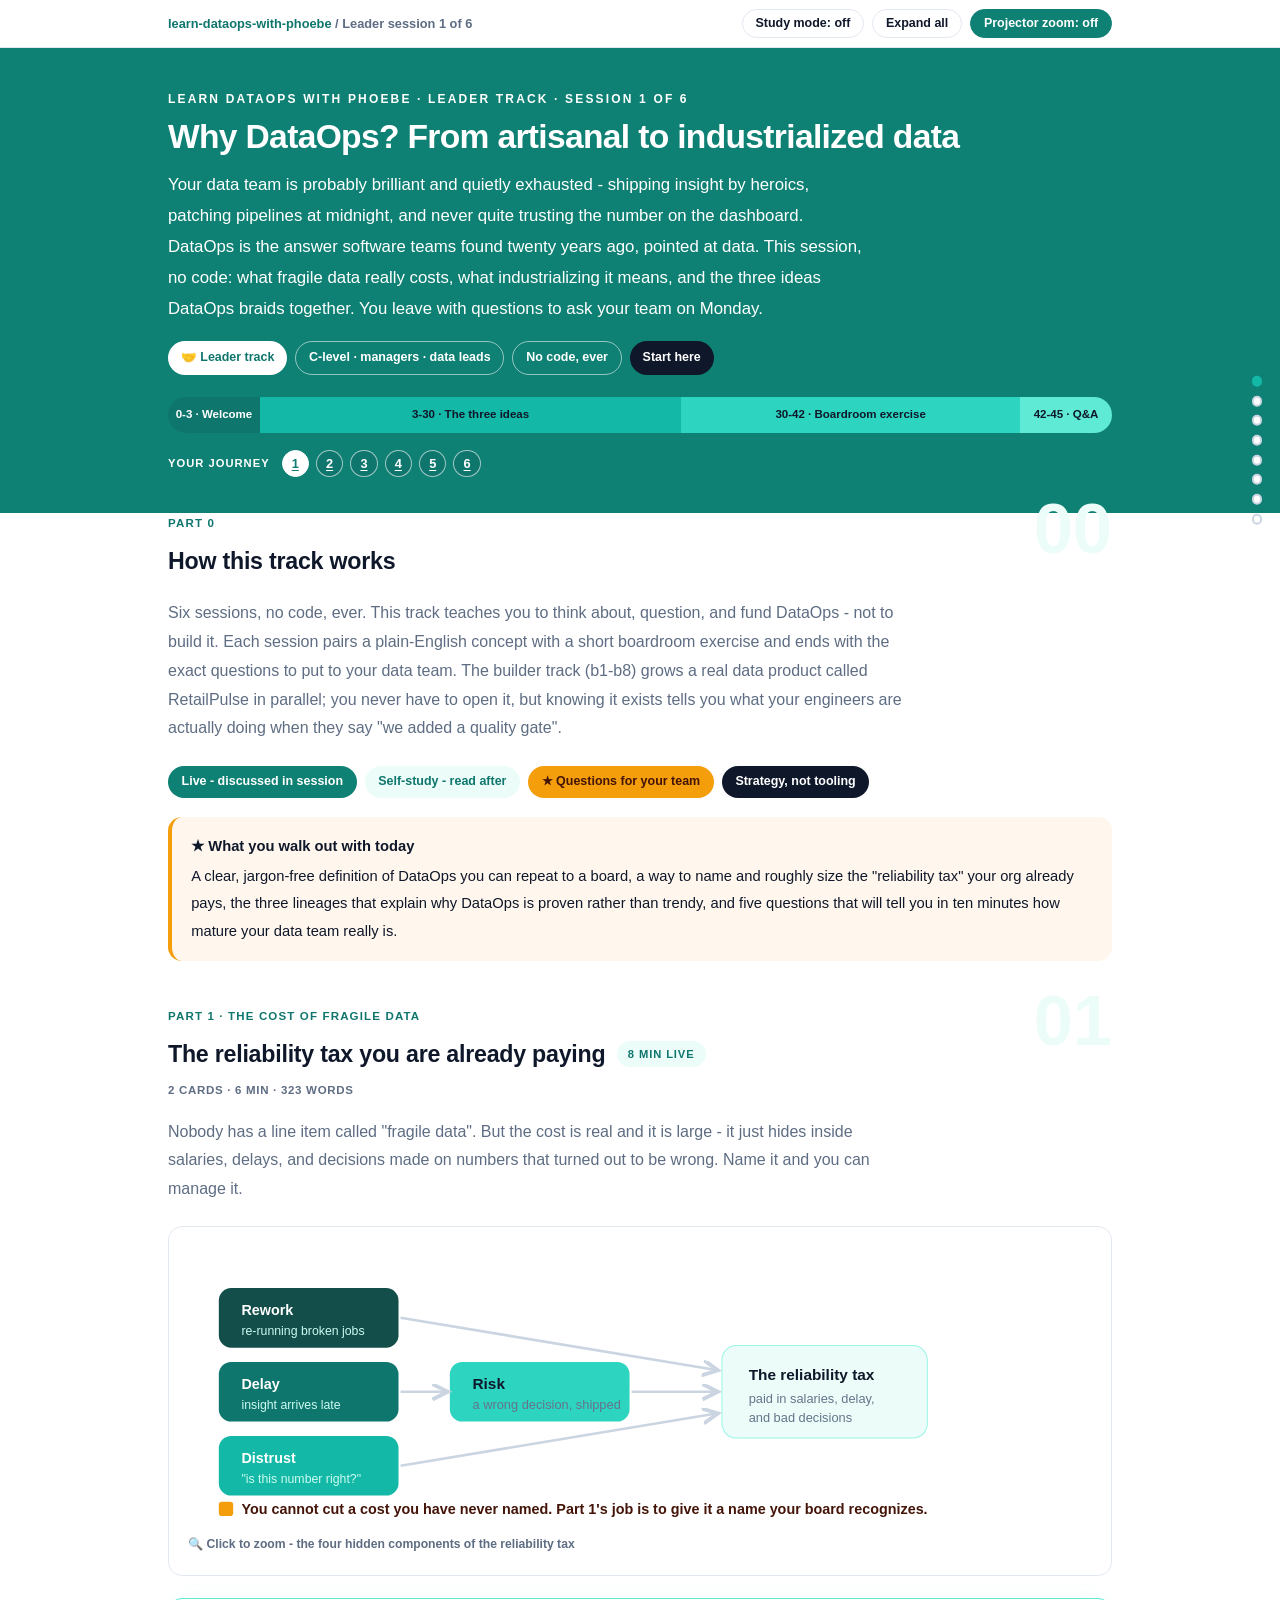
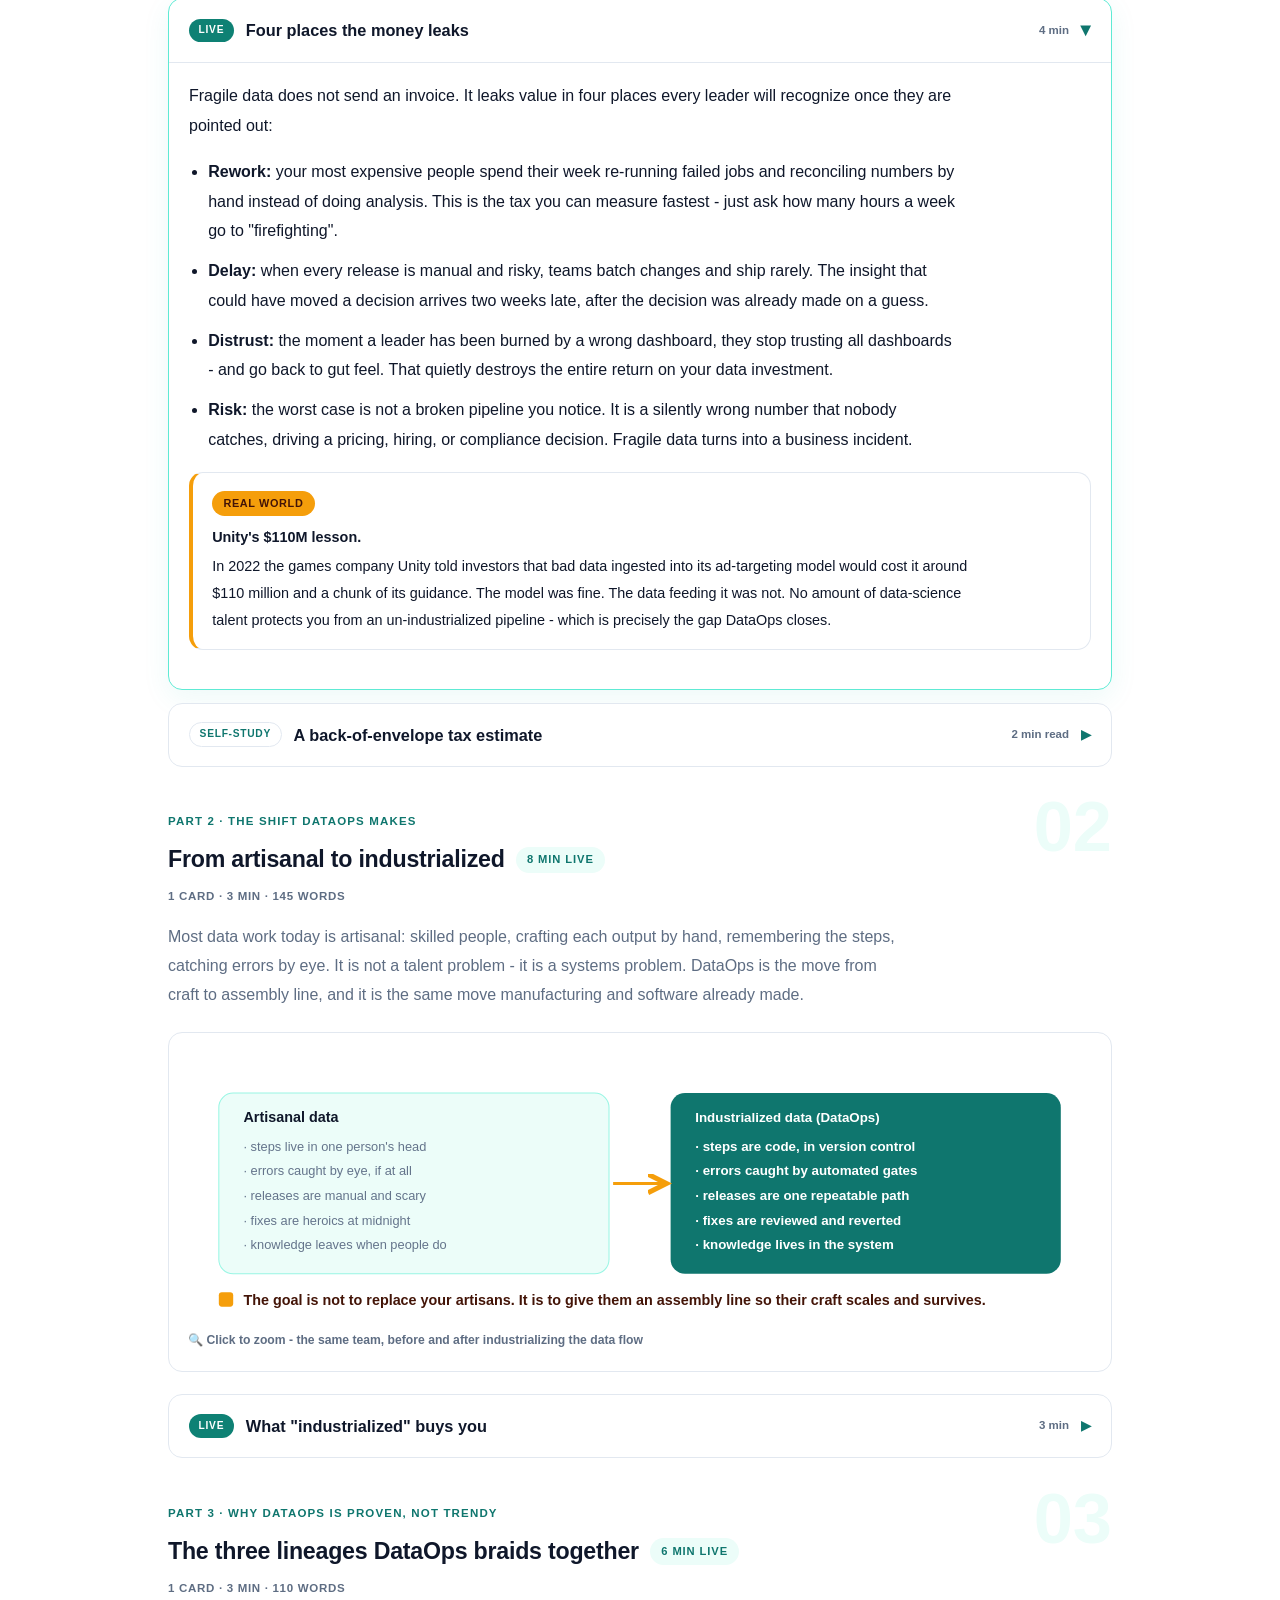
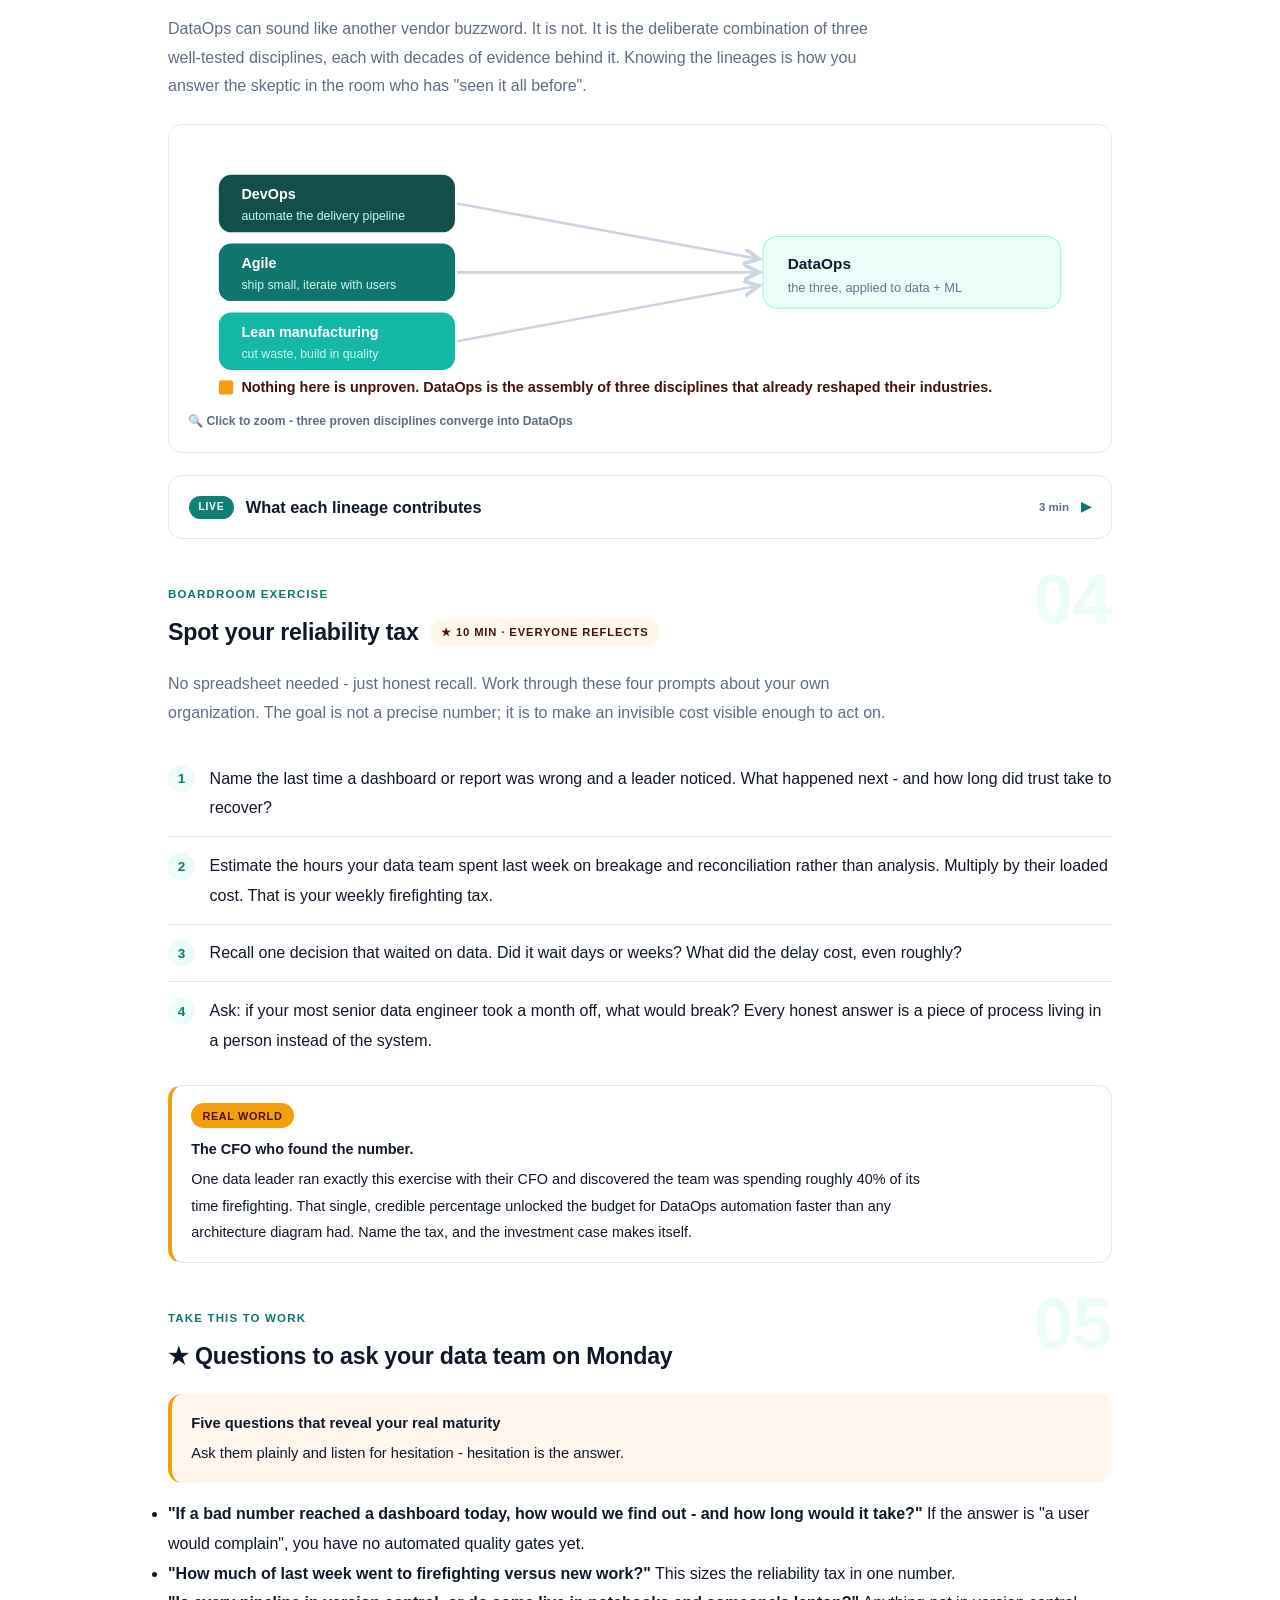
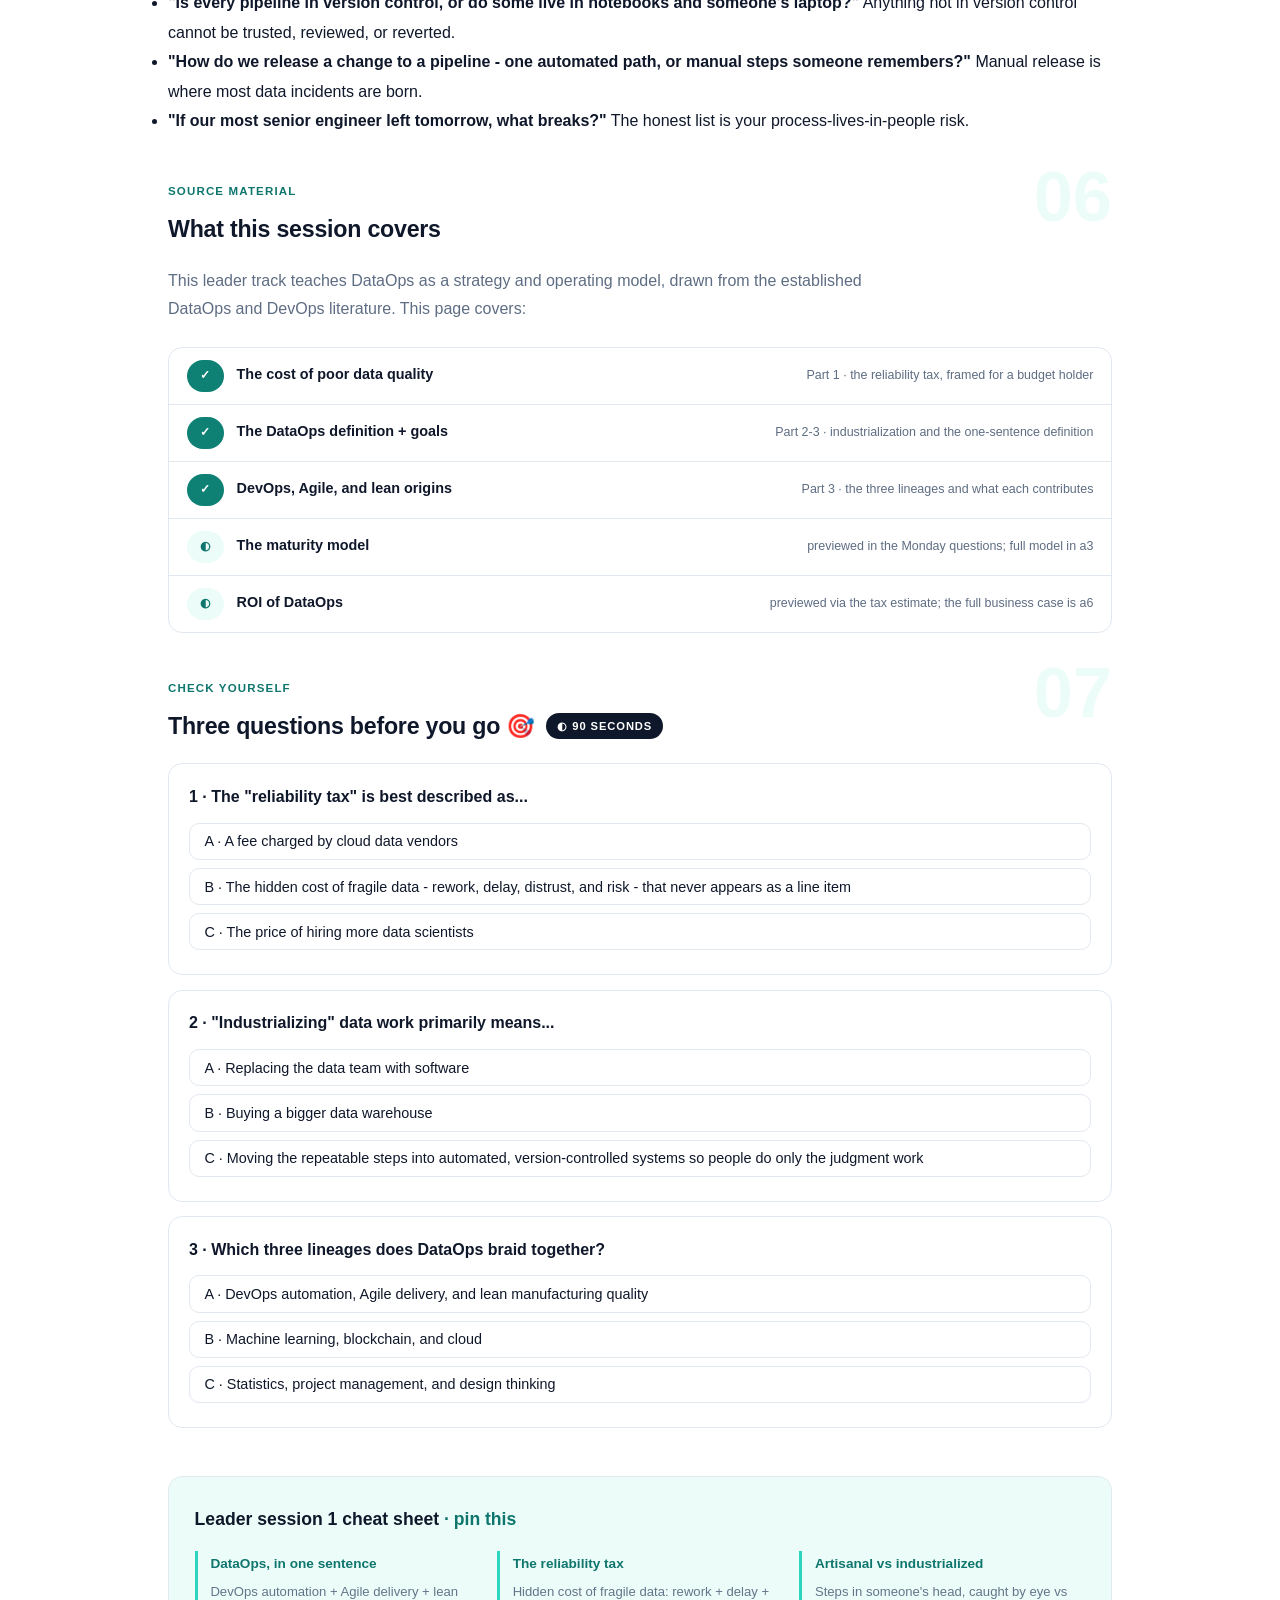
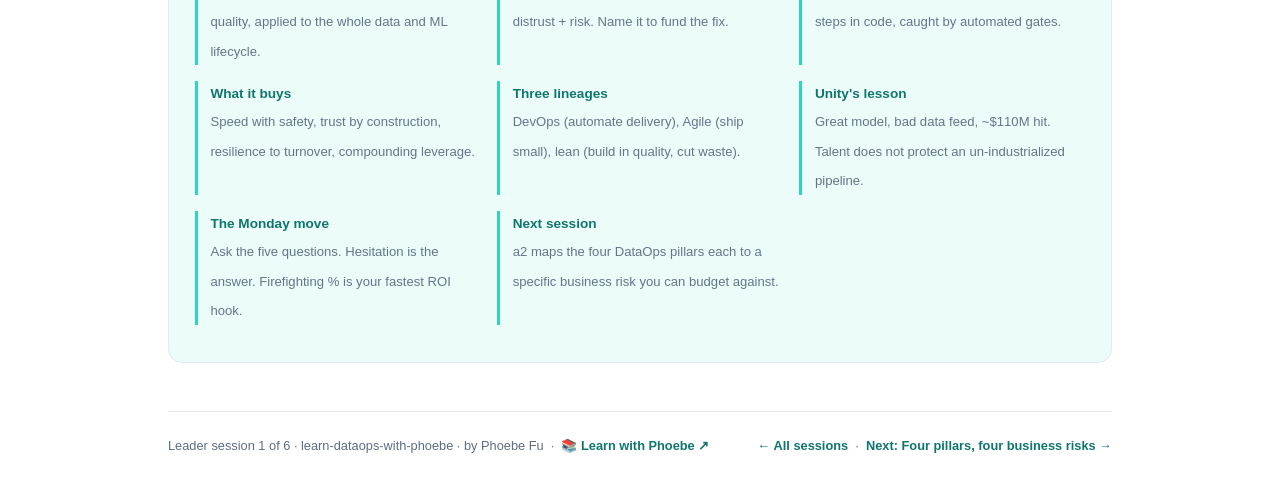
==== commit 62726e2f: "Light surfaces everywhere: lightbox, cheat panel, code boxes; contrast and phone-width fixes Every d" ====
--- a/courses/a1-why-dataops.html
+++ b/courses/a1-why-dataops.html
@@ -19,7 +19,7 @@
 <meta name="twitter:image" content="https://phoebefu6.github.io/learn-dataops-with-phoebe/assets/og-cover.png">
 <!-- social:end -->
 <title>Leader session 1 · Why DataOps? From artisanal to industrialized data - learn dataops with phoebe</title>
-<link rel="stylesheet" href="../assets/style.css?v=10">
+<link rel="stylesheet" href="../assets/style.css?v=31">
 </head>
 <body>
 
@@ -382,6 +382,6 @@
 
 </main>
 
-<script src="../assets/app.js?v=7"></script>
+<script src="../assets/app.js?v=31"></script>
 </body>
 </html>
--- a/assets/style.css
+++ b/assets/style.css
@@ -10,15 +10,15 @@
   --indigo-soft: #5EEAD4;
   --indigo-50: #ECFDF9;
   --ink: #0F172A;
-  --muted: #64748B;
+  --muted: #5E6D83;
   --faint: #CBD5E1;
   --hairline: #E2E8F0;
   --amber: #F59E0B;
   --amber-ink: #431407;
   --amber-50: #FFF7ED;
   --paper: #FFFFFF;
-  --code-bg: #0B1220;
-  --code-ink: #CBD5E1;
+  --code-bg: #ECFDF9;
+  --code-ink: #0F172A;
   --radius: 14px;
 }
 
@@ -48,7 +48,7 @@
   font-size: .75rem;
   letter-spacing: .18em;
   text-transform: uppercase;
-  opacity: .85;
+  opacity: 1;
   font-weight: 600;
 }
 .masthead h1 {
@@ -59,7 +59,7 @@
   letter-spacing: -.02em;
 }
 .masthead h1 .accent { color: inherit; }
-.masthead .sub { font-size: 1.05rem; opacity: .92; max-width: 44rem; }
+.masthead .sub { font-size: 1.05rem; opacity: 1; max-width: 44rem; }
 
 .chip-row { display: flex; flex-wrap: wrap; gap: .5rem; margin-top: 1.1rem; }
 .chip {
@@ -73,7 +73,7 @@
   white-space: nowrap;
 }
 .chip.level { background: #fff; color: var(--indigo-text); }
-.chip.audience { background: rgba(255,255,255,.16); color: #fff; border: 1px solid rgba(255,255,255,.35); }
+.chip.audience { background: rgba(255,255,255,.08); color: #fff; border: 1px solid rgba(255,255,255,.35); }
 .chip.time { background: var(--ink); color: #fff; font-variant-numeric: tabular-nums; }
 
 /* ---------- agenda bar ---------- */
@@ -227,7 +227,7 @@
 .pill.light { background: var(--indigo-50); color: var(--indigo-text); }
 .pill.inkpill { background: var(--ink); color: #fff; }
 .pill.amber, .pill.peach { background: var(--amber); color: var(--amber-ink); }
-.pill.bare { color: var(--faint); }
+.pill.bare { color: var(--muted); }
 
 /* ---------- 4D grid ---------- */
 .grid-2 { display: grid; grid-template-columns: repeat(auto-fit, minmax(15rem, 1fr)); gap: .8rem; margin: .5rem 0 1rem; }
@@ -256,10 +256,11 @@
 table.clean td:first-child { font-weight: 600; }
 
 /* ---------- prompt boxes ---------- */
-.prompt-box {
+.prompt-box{
   position: relative;
-  background: var(--code-bg);
-  color: var(--code-ink);
+  background: #ECFDF9;
+  border: 1px solid #E2E8F0;
+  color: #0F172A;
   border-radius: var(--radius);
   padding: 1.1rem 1.2rem;
   margin: 1rem 0 1.2rem;
@@ -269,12 +270,12 @@
   white-space: pre-wrap;
   word-break: break-word;
 }
-.prompt-box .label {
+.prompt-box .label{
   position: absolute;
   top: -0.7rem;
   left: 1rem;
-  background: var(--indigo-solid);
-  color: #fff;
+  background: #14B8A6;
+  color: #0F172A;
   font-family: "Inter", -apple-system, sans-serif;
   font-size: .68rem;
   font-weight: 700;
@@ -285,13 +286,13 @@
 }
 .prompt-box.bad .label { background: var(--faint); color: var(--ink); }
 .prompt-box.good .label { background: var(--amber); color: var(--amber-ink); }
-.copy-btn {
+.copy-btn{
   position: absolute;
   top: .7rem;
   right: .7rem;
-  background: rgba(255,255,255,.1);
-  border: 1px solid rgba(255,255,255,.25);
-  color: #fff;
+  background: #FFFFFF;
+  border: 1px solid #E2E8F0;
+  color: #0F172A;
   border-radius: 999px;
   padding: .25rem .8rem;
   font-size: .72rem;
@@ -300,7 +301,7 @@
   font-family: "Inter", -apple-system, sans-serif;
   transition: background .15s ease;
 }
-.copy-btn:hover { background: rgba(255,255,255,.22); }
+.copy-btn:hover { background: #E2E8F0; }
 .copy-btn.copied { background: var(--amber); border-color: var(--amber); color: var(--amber-ink); }
 
 /* ---------- demo steps ---------- */
@@ -390,11 +391,11 @@
   gap: .4rem;
 }
 
-.lightbox {
+.lightbox{
   position: fixed;
   inset: 0;
   z-index: 100;
-  background: rgba(15,23,42,.9);
+  background: rgba(255,255,255,.97);
   display: none;
   align-items: center;
   justify-content: center;
@@ -402,8 +403,10 @@
   cursor: zoom-out;
 }
 .lightbox.open { display: flex; }
-.lightbox .inner {
+.lightbox .inner{
   background: #fff;
+  border: 1px solid #E2E8F0;
+  box-shadow: 0 10px 40px rgba(15,23,42,.14);
   border-radius: var(--radius);
   padding: 2rem;
   max-width: 94vw;
@@ -411,13 +414,12 @@
   overflow: auto;
 }
 .lightbox .inner svg, .lightbox .inner img { width: min(88vw, 70rem); height: auto; }
-.lightbox .close-hint {
+.lightbox .close-hint{
   position: fixed;
   top: 1rem; right: 1.4rem;
-  color: #fff;
+  color: #0F172A;
   font-size: .8rem;
   font-weight: 600;
-  opacity: .8;
 }
 
 /* ---------- courses covered ---------- */
@@ -436,19 +438,20 @@
 .covered-row .note { margin-left: auto; color: var(--muted); font-size: .78rem; text-align: right; }
 
 /* ---------- cheat sheet footer ---------- */
-.cheat {
-  background: var(--ink);
-  color: #fff;
+.cheat{
+  background: #ECFDF9;
+  border: 1px solid #E2E8F0;
+  color: #0F172A;
   border-radius: var(--radius);
   padding: 1.6rem 1.6rem 1.3rem;
   margin-top: 3rem;
 }
 .cheat h3 { font-size: 1.1rem; margin-bottom: 1rem; }
-.cheat h3 span { color: var(--indigo-soft); }
+.cheat h3 span { color: #0F766E; }
 .cheat .grid-2 { gap: 1rem; }
 .cheat .cheat-item { border-left: 3px solid var(--indigo-mid); padding-left: .8rem; }
-.cheat .cheat-item b { display: block; font-size: .85rem; color: var(--indigo-soft); }
-.cheat .cheat-item span { font-size: .82rem; opacity: .85; }
+.cheat .cheat-item b { display: block; font-size: .85rem; color: #0F766E; }
+.cheat .cheat-item span { font-size: .82rem; color: #64748B; }
 
 footer.pagefoot {
   border-top: 1px solid var(--hairline);
@@ -543,7 +546,7 @@
   margin-top: 1.1rem;
   flex-wrap: wrap;
 }
-.journey .jlabel { font-size: .7rem; font-weight: 700; text-transform: uppercase; letter-spacing: .09em; opacity: .8; margin-right: .3rem; }
+.journey .jlabel { font-size: .7rem; font-weight: 700; text-transform: uppercase; letter-spacing: .09em; opacity: 1; margin-right: .3rem; }
 .journey a {
   width: 1.7rem; height: 1.7rem;
   border-radius: 999px;
@@ -778,3 +781,32 @@
   color: var(--pv-flag);
 }
 /* === /LWP-PATCH === */
+/* layout-patch-3: phone-width overflow (2026-10-10) */
+.sql-bar { flex-wrap: wrap; }
+@media (max-width: 480px) {
+  .covered-row { flex-wrap: wrap; }
+  .covered-row .note { margin-left: 0; text-align: left; flex-basis: 100%; }
+  details.card summary { flex-wrap: wrap; }
+  details.card summary .mini { white-space: normal; }
+  .wk, .sqlbox, .prompt-box, pre { max-width: 100%; overflow-x: auto; }
+  .mono, code, strong, .note { overflow-wrap: anywhere; }
+  select, input[type=range], label { max-width: 100%; }
+  canvas, svg, img { max-width: 100%; height: auto; }
+  .tree-kids, .tree-node-wrap, .tree-node, .rb-night, .al-row, .gd-field, .tl-row, .sl-row { max-width: 100%; overflow-x: auto; }
+  .tl-cols, .sl-cols, .bb-cols, .ev-cols, [class$="-cols"] { grid-template-columns: 1fr !important; display: grid; }
+  .tl-cols > *, .sl-cols > *, [class$="-cols"] > * { min-width: 0; max-width: 100%; }
+  .mono { white-space: normal; }
+  .er-w, .bb-lab, .tl-lev, .sl-lev { max-width: 100%; white-space: normal; }
+}
+/* contrast-patch-2b */
+.cheat a { color: var(--indigo-deep, var(--ink)); }
+.chip.audience { background: transparent; border-color: rgba(255,255,255,.55); }
+.masthead a, .masthead .sub a { color: #fff; text-decoration: underline; text-underline-offset: 2px; }
+.prompt-box b, .prompt-box strong { color: var(--indigo-deep, var(--ink)); }
+.prompt-box span, .prompt-box em, .prompt-box i { color: inherit; }
+.pp-stamp i { color: var(--ink); }
+/* contrast-patch-2 */
+.klabel, .section-kicker .klabel, details.card summary .caret, .crumb a, .toolbar .crumb a, .pagenav a, .pagefoot a, footer.pagefoot a, .pagefoot p a, .cnum, .course-card .cnum, .pill.light, .covered-row .status.light, .paths a, .tag.concept, .chip.level, .quiz-score, .mmd-launch, .mode.self, .legend .pill.light { color: var(--indigo-deep); }
+.chip.audience { background: transparent; border-color: rgba(255,255,255,.55); }
+.journey a { background: var(--indigo-deep); border-color: rgba(255,255,255,.6); }
+.skip-link { background: var(--indigo-deep); }
